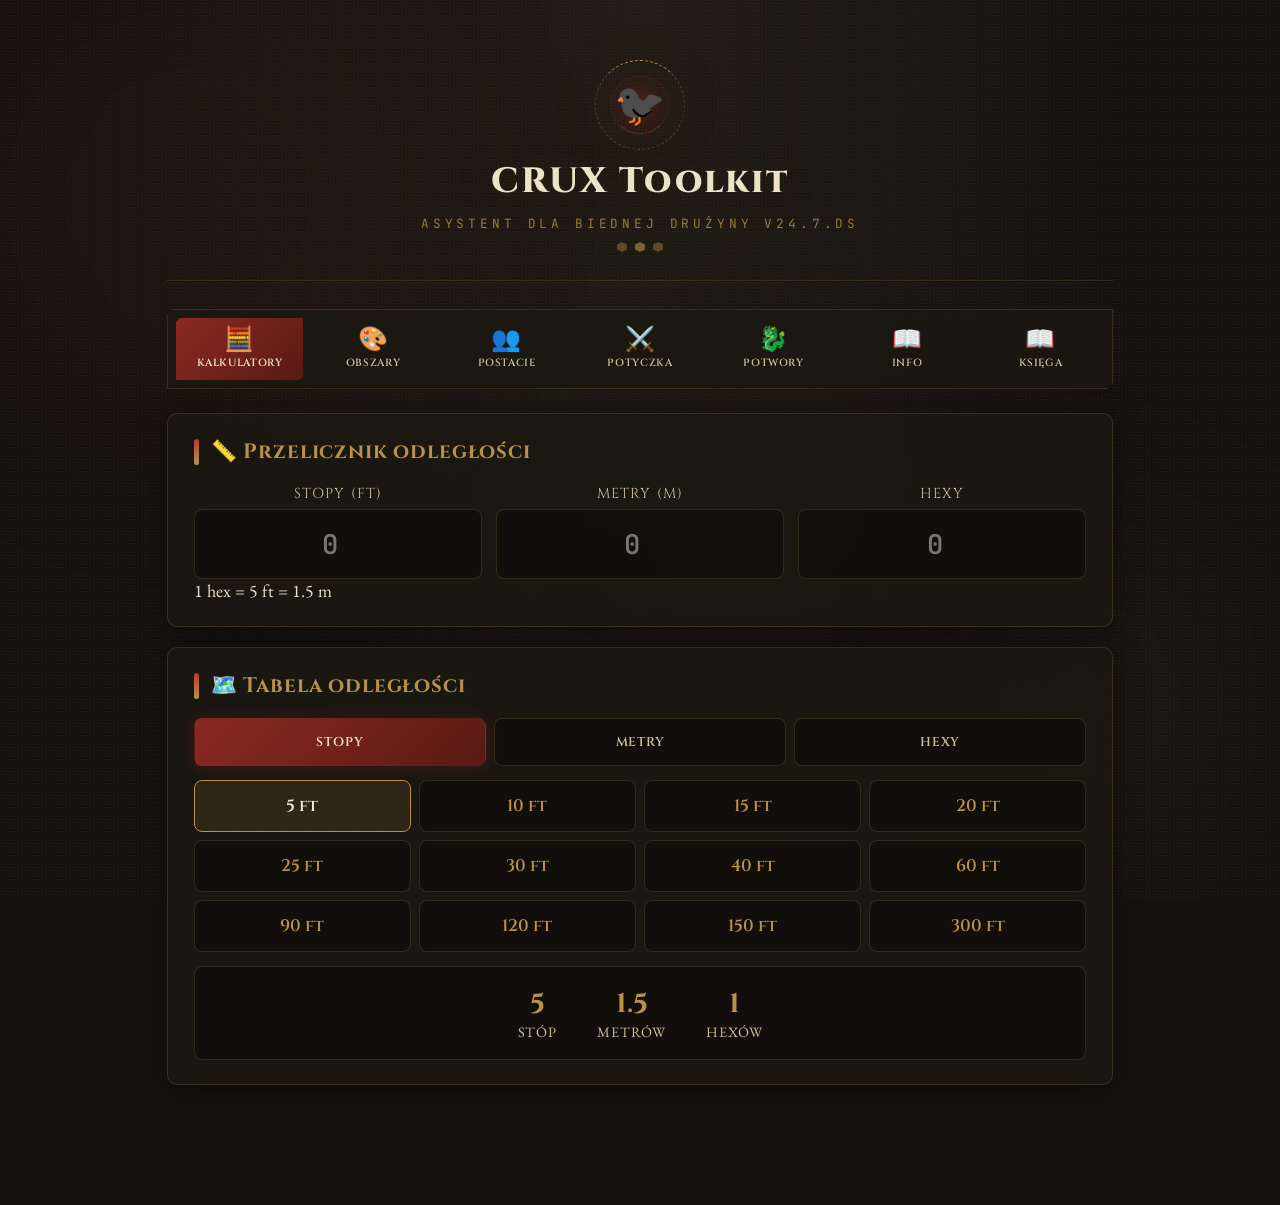
==== index.html @ c57d51ba "Postacie poprawiony nowy wyglad" ====
<!DOCTYPE html>
<html lang="pl">
<head>
<meta charset="UTF-8">
<meta name="viewport" content="width=device-width, initial-scale=1.0, maximum-scale=1.0, user-scalable=no">
<title>⬡ CRUX Toolkit</title>
<link rel="stylesheet" href="css/main.css">
</head>
<body>
<div class="bg-layer">
  <div class="orb orb1"></div>
  <div class="orb orb2"></div>
  <div class="orb orb3"></div>
</div>

<div class="app">
  <!-- ===== HEADER ===== -->
  <header>
    <div class="raven-stage">
      <div class="raven-orbit"></div>
      <div class="raven-orbit orbit-2"></div>
      <div class="raven-glow"></div>
      <div class="raven-feather f1"></div>
      <div class="raven-feather f2"></div>
      <div class="raven-feather f3"></div>
      <div class="raven">🐦‍⬛</div>
    </div>
    <h1>CRUX Toolkit</h1>
    <p class="subtitle"><span class="highlight">ASYSTENT DLA BIEDNEJ DRUŻYNY V24.7.DS</span></p>
    <div class="hex-deco"><span></span><span></span><span></span></div>
  </header>

  <!-- ===== NAWIGACJA ===== -->
<nav class="top-nav">
    <button class="nav-btn active" data-tab="tools">
        <span class="nav-icon">🧮</span>
        <span class="nav-label">Kalkulatory</span>
    </button>
    <button class="nav-btn" data-tab="spells">
        <span class="nav-icon">🎨</span>
        <span class="nav-label">Obszary</span>
    </button>
    <button class="nav-btn" data-tab="players">
        <span class="nav-icon">👥</span>
        <span class="nav-label">Postacie</span>
    </button>
    <button class="nav-btn" data-tab="combat">
        <span class="nav-icon">⚔️</span>
        <span class="nav-label">Potyczka</span>
    </button>
    <button class="nav-btn" data-tab="monsters">
        <span class="nav-icon">🐉</span>
        <span class="nav-label">Potwory</span>
    </button>
    <button class="nav-btn" data-tab="info">
        <span class="nav-icon">📖</span>
        <span class="nav-label">Info</span>
    </button>
    <button class="nav-btn" data-tab="spellbook">
        <span class="nav-icon">📖</span>
        <span class="nav-label">Księga</span>
    </button>
</nav>

  <!-- ===== TAB: KALKULATORY ===== -->
  <section class="tab-section active" data-tab="tools">
    <div class="card">
      <div class="card-title">📏 Przelicznik odległości</div>
      <div class="converter">
        <div class="field"><label>Stopy (ft)</label><input type="number" id="feet" placeholder="0"></div>
        <div class="field"><label>Metry (m)</label><input type="number" id="meters" placeholder="0"></div>
        <div class="field"><label>Hexy</label><input type="number" id="hexes" placeholder="0"></div>
      </div>
      <div class="conv-note">1 hex = 5 ft = 1.5 m</div>
    </div>

    <div class="card">
      <div class="card-title">🗺️ Tabela odległości</div>
      <div class="tabs">
        <button class="active" data-unit="ft">Stopy</button>
        <button data-unit="m">Metry</button>
        <button data-unit="hex">Hexy</button>
      </div>
      <div class="dist-grid" id="distanceGrid"></div>
      <div class="dist-result" id="distanceResult">
        <div class="unit"><div class="val">0</div><div class="lbl">stóp</div></div>
        <div class="sep"></div>
        <div class="unit"><div class="val">0.0</div><div class="lbl">metrów</div></div>
        <div class="sep"></div>
        <div class="unit"><div class="val">0</div><div class="lbl">hexów</div></div>
      </div>
    </div>
  </section>

  <!-- ===== TAB: OBSZARY ===== -->
  <section class="tab-section" data-tab="spells">
    <div class="card">
      <div class="card-title">🔮 Obszary</div>
      <input type="text" class="spell-search" id="spellSearch" placeholder="🔍 Szukaj zaklęcia... (np. Kula Ognia)" autocomplete="off">
      <div id="spellSuggestions" class="spell-suggestions"></div>

      <div class="spell-controls">
        <div class="ctrl-group">
          <label>Kształt</label>
          <select id="shape">
            <option value="sphere">● Sfera</option>
            <option value="cone">▲ Stożek</option>
            <option value="line">━ Linia</option>
            <option value="cube">■ Sześcian</option>
          </select>
        </div>
        <div class="ctrl-group">
          <label>Zasięg (ft)</label>
          <select id="spellSize">
            <option value="5">5</option><option value="10">10</option><option value="15">15</option>
            <option value="20" selected>20</option><option value="30">30</option><option value="60">60</option>
            <option value="90">90</option><option value="120">120</option>
          </select>
        </div>
      </div>
      <div class="spell-controls">
        <div class="ctrl-group">
          <label>Kierunek</label>
          <select id="direction">
            <option value="0">0° (↑)</option><option value="1">30° (↗)</option><option value="2">60° (↗)</option>
            <option value="3">90° (→)</option><option value="4">120° (↘)</option><option value="5">150° (↘)</option>
            <option value="6">180° (↓)</option><option value="7">210° (↙)</option><option value="8">240° (↙)</option>
            <option value="9">270° (←)</option><option value="10">300° (↖)</option><option value="11">330° (↖)</option>
          </select>
        </div>
        <div class="ctrl-group" id="originRow" style="display:none;">
          <label>Punkt startowy</label>
          <select id="cubeOrigin">
            <option value="center">Środek</option>
            <option value="edge">Krawędź</option>
            <option value="corner_l">Lewy róg</option>
            <option value="corner_r">Prawy róg</option>
          </select>
        </div>
      </div>
      <div class="facing-row">
        <label class="toggle-label">Pokaż hexcount</label>
        <label class="toggle"><input type="checkbox" id="showCount" checked><span class="toggle-slider"></span></label>
      </div>
      <div class="canvas-wrapper">
        <div class="canvas-controls">
          <button class="canvas-ctrl-btn" onclick="zoomCanvas('spell',-1)">−</button>
          <span class="canvas-zoom-level" id="spellZoomLevel">100%</span>
          <button class="canvas-ctrl-btn" onclick="zoomCanvas('spell',1)">+</button>
          <button class="canvas-ctrl-btn" onclick="resetCanvas('spell')">↺</button>
        </div>
        <div class="canvas-container" id="spellCanvasContainer"><canvas id="spellCanvas"></canvas></div>
      </div>
    </div>

    <!-- Rozmiar stworzeń -->
    <div class="card">
      <div class="card-title">🐉 Rozmiar stworzeń</div>
      <div class="size-grid">
        <button class="size-btn active" data-size="sm">Mały<span>Small</span></button>
        <button class="size-btn" data-size="med">Średni<span>Medium</span></button>
        <button class="size-btn" data-size="lg">Duży<span>Large</span></button>
        <button class="size-btn" data-size="huge">Ogromny<span>Huge</span></button>
        <button class="size-btn" data-size="garg">Gargantuiczny<span>Gargantuan</span></button>
        <button class="size-btn" data-size="col">Kolosalny<span>Colossal</span></button>
      </div>
      <div class="size-info" id="sizeInfo">1 × 1 hex · Mały (Small)</div>
      <div class="canvas-wrapper">
        <div class="canvas-controls">
          <button class="canvas-ctrl-btn" onclick="zoomCanvas('size',-1)">−</button>
          <span class="canvas-zoom-level" id="sizeZoomLevel">100%</span>
          <button class="canvas-ctrl-btn" onclick="zoomCanvas('size',1)">+</button>
          <button class="canvas-ctrl-btn" onclick="resetCanvas('size')">↺</button>
        </div>
        <div class="canvas-container" id="sizeCanvasContainer"><canvas id="sizeCanvas"></canvas></div>
      </div>
    </div>
  </section>

  <!-- ===== TAB: POSTACIE ===== -->
<section class="tab-section" data-tab="players">
  <div class="card">
    <div class="card-header-row">
      <div class="card-title">👥 Postacie</div>
      <div style="display:flex;gap:8px;flex-wrap:wrap;">
        <button class="btn outline" onclick="importPlayer()">📥 Import</button>
        <button class="btn outline" onclick="exportState()">📤 Eksport</button>
        <button class="btn add-player-btn" onclick="openAddPlayerModal()">➕ Dodaj postać</button>
      </div>
    </div>
    
    <div id="playerTracker" class="player-grid">
      <!-- Tutaj będą renderowane karty postaci -->
    </div>
  </div>
</section>

  <!-- ===== TAB: POTYCZKA ===== -->
  <section class="tab-section" data-tab="combat">
    <div class="card combat-card">
      <div class="card-header-row">
        <div class="card-title">⚔️ Potyczka</div>
        <div class="combat-header-btns">
          <button class="btn outline" onclick="openAddCombatantModal()" title="Dodaj bojownika">➕ Dodaj</button>
          <button class="btn outline" onclick="openAddFromPartyPopup()" title="Dodaj z listy postaci">👥 Z bazy</button>
        </div>
      </div>
      
      <div class="round-badge" id="roundBadge">— Runda 1 —</div>
      
      <div id="combatStats" class="combat-stats"></div>
      <div class="init-list" id="initList"></div>

      <div class="turn-btn" id="turnBtns" style="display:none;">
        <button class="btn" onclick="nextTurn()">▶ Następna tura</button>
        <button class="btn" onclick="openAttackPopup()" title="Atak z wyborem celu">⚔️ Atak</button>
        <button class="btn outline" onclick="openDice()" title="Rzut kośćmi">🎲 Kości</button>
        <button class="btn outline" onclick="openTimerPopup()" title="Efekty czasowe">⏱️ Timer</button>
        <button class="btn danger" onclick="resetInit()" title="Wyczyść potyczkę">✕ Reset</button>
      </div>

      <div class="focus-fire">
        <div class="ff-header">
          <div class="ff-title">🎯 Przebieg rundy</div>
          <span class="ff-reset" onclick="resetFocusFire()" title="Wyczyść log rundy">✕ Wyczyść</span>
        </div>
        <div id="focusFireList">
          <div style="color:var(--muted);font-size:.6rem;text-align:center;padding:3px;">Brak akcji w tej rundzie</div>
        </div>
      </div>
    </div>
  </section>

<!-- ===== TAB: POTWORY ===== -->
<section class="tab-section" data-tab="monsters">
  <div class="card">
    <div class="card-header-row">
      <div class="card-title">🐉 Bestiariusz</div>
    </div>
    
    <div class="monster-filters">
        <button class="monster-filter-btn active" data-cr="all" onclick="filterMonsters('all')">🌐 Wszystkie</button>
        <button class="monster-filter-btn" data-cr="0-4" onclick="filterMonsters('0-4')">🟢 CR 0-4</button>
        <button class="monster-filter-btn" data-cr="5-8" onclick="filterMonsters('5-8')">🟡 CR 5-8</button>
        <button class="monster-filter-btn" data-cr="9-12" onclick="filterMonsters('9-12')">🟠 CR 9-12</button>
        <button class="monster-filter-btn" data-cr="13-16" onclick="filterMonsters('13-16')">🔴 CR 13-16</button>
        <button class="monster-filter-btn" data-cr="17-30" onclick="filterMonsters('17-30')">💀 CR 17+</button>
    </div>
    
    <input type="text" class="spell-search" id="monsterSearch" placeholder="🔍 Szukaj potwora...">
    <div class="monster-grid" id="monsterGrid"></div>
  </div>
</section>

  <!-- ===== TAB: INFO ===== -->
  <section class="tab-section" data-tab="info">
    <div class="card">
      <div class="card-title">📖 Informacje z podręcznika</div>
      <div class="info-tabs-wrapper">
    <button class="info-hamburger" onclick="toggleInfoMenu()">☰ Zakładki</button>
    <div class="info-tabs" id="infoTabs">
        <button class="info-tab-btn active" data-info="states">Stany</button>
        <button class="info-tab-btn" data-info="actions">Akcje</button>
        <button class="info-tab-btn" data-info="move">Ruch</button>
        <button class="info-tab-btn" data-info="rest">Odpoczynek</button>
        <button class="info-tab-btn" data-info="vision">Widoczność</button>
        <button class="info-tab-btn" data-info="fall">Spadanie</button>
        <button class="info-tab-btn" data-info="conc">Koncentracja</button>
        <button class="info-tab-btn" data-info="travel">Podróż</button>
    </div>
</div>

      <div class="info-content active" data-info="states">
        <div class="info-list" id="statesInfoList"></div>
      </div>

      <div class="info-content" data-info="actions">
        <div class="info-list">
          <div class="info-item"><div class="info-item-header"><span class="info-icon">⚔️</span><span class="info-title">Atak (Attack)</span></div><div class="info-desc">Wykonaj jeden atak wręcz lub dystansowy. Niektóre zdolności (np. Extra Attack) pozwalają na więcej ataków w ramach tej akcji.</div></div>
          <div class="info-item"><div class="info-item-header"><span class="info-icon">🔮</span><span class="info-title">Rzucenie czaru (Cast a Spell)</span></div><div class="info-desc">Rzuć czar z czasem rzucania 1 akcja. Komponenty: <strong>V</strong> (werbalne), <strong>S</strong> (somatyczne), <strong>M</strong> (materialne).</div></div>
          <div class="info-item"><div class="info-item-header"><span class="info-icon">🏃</span><span class="info-title">Zryw (Dash)</span></div><div class="info-desc">Zyskujesz dodatkowy ruch w tej turze równy twojej prędkości.</div></div>
          <div class="info-item"><div class="info-item-header"><span class="info-icon">💨</span><span class="info-title">Wycofanie (Disengage)</span></div><div class="info-desc">Twój ruch nie prowokuje okazyjnych ataków w tej turze.</div></div>
          <div class="info-item"><div class="info-item-header"><span class="info-icon">🛡️</span><span class="info-title">Unik (Dodge)</span></div><div class="info-desc">Ataki przeciwko tobie mają utrudnienie, twoje rzuty obronne na Zręczność mają przewagę.</div></div>
          <div class="info-item"><div class="info-item-header"><span class="info-icon">🤝</span><span class="info-title">Pomoc (Help)</span></div><div class="info-desc">Pierwszy atak sojusznika przeciwko celowi w zasięgu 5 ft ma przewagę.</div></div>
          <div class="info-item"><div class="info-item-header"><span class="info-icon">👻</span><span class="info-title">Ukrycie (Hide)</span></div><div class="info-desc">Test Zręczności (Skradanie) przeciwko Pasywnej Percepcji wrogów.</div></div>
          <div class="info-item"><div class="info-item-header"><span class="info-icon">⏳</span><span class="info-title">Przygotowanie (Ready)</span></div><div class="info-desc">Wybierz akcję i wyzwalacz. Użyj reakcji gdy wyzwalacz nastąpi.</div></div>
          <div class="info-item"><div class="info-item-header"><span class="info-icon">🔍</span><span class="info-title">Szukanie (Search)</span></div><div class="info-desc">Test Mądrości (Percepcja) lub Inteligencji (Śledztwo).</div></div>
          <div class="info-item"><div class="info-item-header"><span class="info-icon">🔧</span><span class="info-title">Użycie przedmiotu</span></div><div class="info-desc">Użyj przedmiotu (np. mikstury, narzędzia złodziejskiego).</div></div>
        </div>
      </div>

      <div class="info-content" data-info="move">
        <div class="info-list">
          <div class="info-item"><div class="info-item-header"><span class="info-icon">🚶</span><span class="info-title">Prędkość ruchu</span></div><div class="info-desc">Większość postaci: <strong>30 ft (9 m)</strong>. Małe rasy: <strong>25 ft (7.5 m)</strong>.</div></div>
          <div class="info-item"><div class="info-item-header"><span class="info-icon">🌿</span><span class="info-title">Trudny teren</span></div><div class="info-desc">Każdy foot ruchu na trudnym terenie kosztuje <strong>2x</strong>.</div></div>
          <div class="info-item"><div class="info-item-header"><span class="info-icon">🤼</span><span class="info-title">Chwytanie (Grapple)</span></div><div class="info-desc">Test Siły (Atletyka) vs cel. Cel ma prędkość 0.</div></div>
          <div class="info-item"><div class="info-item-header"><span class="info-icon">👊</span><span class="info-title">Popchnięcie (Shove)</span></div><div class="info-desc">Możesz powalić cel LUB popchnąć 5 ft od siebie.</div></div>
          <div class="info-item"><div class="info-item-header"><span class="info-icon">⚡</span><span class="info-title">Okazyjny atak</span></div><div class="info-desc">Gdy wróg wychodzi z twojego zasięgu – reakcja: jeden atak wręcz.</div></div>
          <div class="info-item"><div class="info-item-header"><span class="info-icon">🐎</span><span class="info-title">Wsiadanie na wierzchowca</span></div><div class="info-desc">Kosztuje połowę prędkości.</div></div>
          <div class="info-item"><div class="info-item-header"><span class="info-icon">🏊</span><span class="info-title">Pływanie i wspinaczka</span></div><div class="info-desc">Bez odpowiedniej prędkości – koszt 2x (jak trudny teren).</div></div>
          <div class="info-item"><div class="info-item-header"><span class="info-icon">🎁</span><span class="info-title">Darmowa interakcja</span></div><div class="info-desc">Raz na turę: wyciągnąć/schować broń, otworzyć drzwi, podnieść przedmiot.</div></div>
        </div>
      </div>

      <div class="info-content" data-info="rest">
        <div class="info-list">
          <div class="info-item"><div class="info-item-header"><span class="info-icon">☕</span><span class="info-title">Krótki odpoczynek</span></div><div class="info-desc"><strong>Czas:</strong> min. 1 godzina. <strong>Korzyści:</strong> wydaj Hit Dice aby odzyskać HP; niektóre zdolności się odnawiają.</div></div>
          <div class="info-item"><div class="info-item-header"><span class="info-icon">🛏️</span><span class="info-title">Długi odpoczynek</span></div><div class="info-desc"><strong>Czas:</strong> min. 8h (6h snu + 2h lekkiej aktywności). <strong>Korzyści:</strong> pełne HP, połowa slotów czarów, wszystkie zdolności.</div></div>
          <div class="info-item"><div class="info-item-header"><span class="info-icon">⚠️</span><span class="info-title">Wariant: Gritty Realism</span></div><div class="info-desc">Krótki: <strong>7 dni</strong>. Długi: <strong>7 dni</strong>. Idealne do survivalu.</div></div>
          <div class="info-item"><div class="info-item-header"><span class="info-icon">💤</span><span class="info-title">Wariant: Heroic</span></div><div class="info-desc">Krótki: <strong>5 minut</strong>. Długi: <strong>1 godzina</strong>. Do szybkich, epickich kampanii.</div></div>
        </div>
      </div>

      <div class="info-content" data-info="vision">
        <div class="info-list">
          <div class="info-item"><div class="info-item-header"><span class="info-icon">☀️</span><span class="info-title">Jasne światło</span></div><div class="info-desc">Normalna percepcja: światło dzienne, pochodnia 20 ft, spell Light.</div></div>
          <div class="info-item"><div class="info-item-header"><span class="info-icon">🌤️</span><span class="info-title">Słabe światło</span></div><div class="info-desc">Tworzy <strong>lekko zasłonięty</strong> teren – utrudnienie w testach Percepcji (wzrok).</div></div>
          <div class="info-item"><div class="info-item-header"><span class="info-icon">🌑</span><span class="info-title">Ciemność</span></div><div class="info-desc"><strong>Silnie zasłonięty</strong> teren – efektywnie oślepiony bez Darkvision.</div></div>
          <div class="info-item"><div class="info-item-header"><span class="info-icon">👁️</span><span class="info-title">Darkvision</span></div><div class="info-desc">Widzisz w ciemności (zwykle 60 ft) jak w słabym świetle. Nie działa przez magiczną ciemność.</div></div>
          <div class="info-item"><div class="info-item-header"><span class="info-icon">🔥</span><span class="info-title">Zasięg światła pochodni</span></div><div class="info-desc">Jasne: <strong>20 ft</strong>. Słabe: kolejne 20 ft (do 40 ft).</div></div>
        </div>
      </div>

      <div class="info-content" data-info="fall">
        <div class="info-list">
          <div class="info-item"><div class="info-item-header"><span class="info-icon">💥</span><span class="info-title">Obrażenia od upadku</span></div><div class="info-desc"><strong>1k6</strong> obrażeń obuchowych za każde 10 ft spadku (max 20k6). Lądujesz leżący.</div></div>
          <div class="info-item"><div class="info-item-header"><span class="info-icon">⏱️</span><span class="info-title">Czas spadania</span></div><div class="info-desc">500 ft w pierwszej rundzie, 500 ft w każdej kolejnej.</div></div>
          <div class="info-item"><div class="info-item-header"><span class="info-icon">🪂</span><span class="info-title">Lądowanie na stworzeniu</span></div><div class="info-desc">Test Zręczności (DC 10) aby nie wylądować na nim. Inaczej dzielisz obrażenia.</div></div>
          <div class="info-item"><div class="info-item-header"><span class="info-icon">🏊</span><span class="info-title">Spadanie do wody</span></div><div class="info-desc">Głębokość min. 10 ft: test Siły/Akrobatyki DC 15. DC -2 za każde 10 ft głębi.</div></div>
          <div class="info-item"><div class="info-item-header"><span class="info-icon">🪶</span><span class="info-title">Feather Fall</span></div><div class="info-desc">Czar 1 poziomu, reakcja, 60 ft, do 5 stworzeń. Prędkość spadania = 60 ft/rundę.</div></div>
          <div class="info-item"><div class="info-item-header"><span class="info-icon">🧗</span><span class="info-title">Skoki</span></div><div class="info-desc">Daleki: Siła × 5 ft (z rozbiegiem × 10 ft). Wysoki: 3 + mod. Siły ft.</div></div>
        </div>
      </div>

      <div class="info-content" data-info="conc">
        <div class="info-list">
          <div class="info-item"><div class="info-item-header"><span class="info-icon">🎯</span><span class="info-title">Zasady koncentracji</span></div><div class="info-desc">Utrzymujesz koncentrację tylko na <strong>jednym czaru naraz</strong>.</div></div>
          <div class="info-item"><div class="info-item-header"><span class="info-icon">💥</span><span class="info-title">Utrata od obrażeń</span></div><div class="info-desc">Rzut obronny KON: <strong>DC = 10 lub połowa obrażeń</strong> (co wyższe).</div></div>
          <div class="info-item"><div class="info-item-header"><span class="info-icon">⚡</span><span class="info-title">Inne źródła utraty</span></div><div class="info-desc"><strong>Incapacitated</strong>, <strong>Stunned</strong>, zabity (0 HP).</div></div>
          <div class="info-item"><div class="info-item-header"><span class="info-icon">🛡️</span><span class="info-title">War Caster (feat)</span></div><div class="info-desc"><strong>Przewaga</strong> na rzuty obronne KON dla koncentracji.</div></div>
          <div class="info-item"><div class="info-item-header"><span class="info-icon">🔮</span><span class="info-title">Resilient (KON)</span></div><div class="info-desc">Biegłość w rzutach obronnych na KON + 1 do KON.</div></div>
        </div>
      </div>

      <div class="info-content" data-info="travel">
        <div class="info-list">
          <div class="info-item"><div class="info-item-header"><span class="info-icon">🚶</span><span class="info-title">Tempo podróży</span></div><div class="info-desc">Szybkie: <strong>4 mph</strong> (-5 do Pasywnej Percepcji). Normalne: <strong>3 mph</strong>. Wolne: <strong>2 mph</strong> (Skradanie możliwe).</div></div>
          <div class="info-item"><div class="info-item-header"><span class="info-icon">🗺️</span><span class="info-title">Dystans dzienny</span></div><div class="info-desc">Szybkie: 30 mil. Normalne: 24 mile. Wolne: 18 mil. W trudnym terenie: połowa.</div></div>
          <div class="info-item"><div class="info-item-header"><span class="info-icon">🎒</span><span class="info-title">Aktywności podczas podróży</span></div><div class="info-desc">Maszerowanie, Nawigacja, Śledzenie, Poszukiwanie, Rysowanie mapy, Foraging.</div></div>
          <div class="info-item"><div class="info-item-header"><span class="info-icon">🍞</span><span class="info-title">Jedzenie i woda</span></div><div class="info-desc">Jedzenie: 1 funt/dzień. Woda: 1 galon/dzień (2x w gorącym klimacie).</div></div>
          <div class="info-item"><div class="info-item-header"><span class="info-icon">🥱</span><span class="info-title">Forced March</span></div><div class="info-desc">Podróż powyżej 8h/dzień: test KON (DC 10 +1 za każdą dodatkową godzinę).</div></div>
          <div class="info-item"><div class="info-item-header"><span class="info-icon">🏕️</span><span class="info-title">Niespodzianki</span></div><div class="info-desc">GM rzuca co X godzin (zwykle 4-6h) aby sprawdzić losowe spotkanie.</div></div>
        </div>
      </div>
    </div>
  </section>

  <!-- ===== TAB: KSIĘGA ZAKLĘĆ ===== -->
  <section class="tab-section" data-tab="spellbook">
    <div class="card">
      <div class="card-title">📖 Księga zaklęć</div>
      <div class="spellbook-controls">
        <input type="text" class="spell-search" id="spellbookSearch" placeholder="🔍 Szukaj zaklęcia...">
        <div style="display:grid;grid-template-columns:1fr 1fr;gap:8px;margin-top:8px;">
          <select id="spellbookLevel">
            <option value="all">Wszystkie poziomy</option>
            <option value="0">Cantrip</option>
            <option value="1">1</option><option value="2">2</option><option value="3">3</option>
            <option value="4">4</option><option value="5">5</option><option value="6">6</option>
            <option value="7">7</option><option value="8">8</option><option value="9">9</option>
          </select>
          <select id="spellbookSchool">
            <option value="all">Wszystkie szkoły</option>
            <option value="Wywoływanie">🔥 Wywoływanie</option>
            <option value="Przywoływanie">📯 Przywoływanie</option>
            <option value="Wieszczenie">🔮 Wieszczenie</option>
            <option value="Nekromancja">💀 Nekromancja</option>
            <option value="Uroki">✨ Uroki</option>
            <option value="Iluzja">🎭 Iluzja</option>
            <option value="Ochrona">🛡️ Ochrona</option>
            <option value="Przemiany">🌀 Przemiany</option>
          </select>
        </div>
        <div style="display:grid;grid-template-columns:1fr 1fr;gap:8px;margin-top:8px;">
          <select id="spellbookClass">
            <option value="all">Wszystkie klasy</option>
            <option value="Czarodziej">🧙 Czarodziej</option>
            <option value="Czarownik">🔥 Czarownik</option>
            <option value="Mag">📖 Mag</option>
            <option value="Kapłan">⛪ Kapłan</option>
            <option value="Druid">🌿 Druid</option>
            <option value="Bard">🎵 Bard</option>
            <option value="Paladyn">⚔️ Paladyn</option>
            <option value="Łowca">🏹 Łowca</option>
            <option value="Łotrzyk">🗡️ Łotrzyk</option>
          </select>
          <select id="spellbookSort">
            <option value="level">📊 Sortuj: Poziom → Alfabetycznie</option>
            <option value="name">🔤 Sortuj: Alfabetycznie</option>
          </select>
        </div>
      </div>
      <div class="spellbook-list" id="spellbookList"></div>
    </div>
  </section>

  <!-- ===== BOTTOM NAV ===== -->
  <nav class="bottom-nav">
    <button class="bottom-nav-btn active" data-tab="tools"><span class="bottom-nav-icon">🧮</span><span class="bottom-nav-label">Kalkulatory</span></button>
    <button class="bottom-nav-btn" data-tab="spells"><span class="bottom-nav-icon">🎨</span><span class="bottom-nav-label">Obszary</span></button>
    <button class="bottom-nav-btn" data-tab="players"><span class="bottom-nav-icon">👥</span><span class="bottom-nav-label">Postacie</span></button>
    <button class="bottom-nav-btn" data-tab="combat"><span class="bottom-nav-icon">⚔️</span><span class="bottom-nav-label">Potyczka</span></button>
    <button class="bottom-nav-btn" data-tab="monsters"><span class="bottom-nav-icon">🐉</span><span class="bottom-nav-label">Potwory</span></button>
    <button class="bottom-nav-btn" data-tab="info"><span class="bottom-nav-icon">📖</span><span class="bottom-nav-label">Info</span></button>
    <button class="bottom-nav-btn" data-tab="spellbook"><span class="bottom-nav-icon">📖</span><span class="bottom-nav-label">Księga</span></button>
  </nav>
</div>

<!-- ===== MODAL: PROSTE DODAWANIE POSTACI ===== -->
<div class="popup-overlay" id="addPlayerPopup" style="display:none;">
  <div class="popup-content add-player-simple">
    <div class="popup-title">➕ Nowa postać</div>
    
    <div class="avatar-section">
      <div class="avatar-preview" id="avatarPreview">🧙</div>
      <div class="avatar-grid" id="avatarGrid"></div>
      <input type="text" id="avatarUrl" class="avatar-url-input" placeholder="lub URL obrazka (opcjonalnie)">
    </div>
    
    <input type="text" id="pNameSimple" class="modal-input" placeholder="Imię postaci *" required>
    
    <div class="modal-row">
      <input type="number" id="pHpSimple" class="modal-input" placeholder="HP (max) *" min="1" value="10">
      <input type="number" id="pAcSimple" class="modal-input" placeholder="KP (AC) *" min="1" value="10">
    </div>
    
    <div class="modal-row">
      <select id="pRoleSimple" class="modal-input">
        <option value="Gracz">🧙 Gracz</option>
        <option value="Companion">🐾 Companion</option>
        <option value="Wróg">⚔️ Wróg</option>
        <option value="NPC">📜 NPC</option>
      </select>
      <input type="text" id="pClassSimple" class="modal-input" placeholder="Klasa (np. Wojownik)">
    </div>
    
    <div class="modal-actions">
      <button class="btn" onclick="confirmSimpleAdd()">✓ Dodaj</button>
      <button class="btn outline" onclick="closeAddPlayerModal()">Anuluj</button>
    </div>
    
    <div style="margin-top:12px;text-align:center;font-size:0.65rem;color:var(--ink-faint);font-family:var(--font-cinzel);letter-spacing:0.04em;">
  Po dodaniu kliknij kartę postaci, aby edytować szczegóły
</div>
  </div>
</div>

<!-- ===== MODAL: ZAAWANSOWANA EDYCJA POSTACI ===== -->
<div class="popup-overlay" id="editPlayerPopup" style="display:none;">
  <div class="popup-content edit-player-popup">
    <div class="popup-title">
      <span id="editPlayerTitle">✎ Edytuj postać</span>
      <span style="font-size:0.7rem;color:var(--parchment-dim);font-weight:400;margin-left:auto;" id="editPlayerName"></span>
    </div>
    
    <div class="edit-tabs">
      <button class="edit-tab active" data-tab="basic">📋 Podstawowe</button>
      <button class="edit-tab" data-tab="attributes">💪 Atrybuty</button>
      <button class="edit-tab" data-tab="combat">⚔️ Walka</button>
      <button class="edit-tab" data-tab="skills">🎯 Umiejętności</button>
      <button class="edit-tab" data-tab="equipment">🎒 Ekwipunek</button>
      <button class="edit-tab" data-tab="personality">🎭 Osobowość</button>
    </div>
    
    <div id="editFormContainer" style="max-height:60vh;overflow-y:auto;padding-right:10px;">
      
      <!-- BASIC -->
      <div class="edit-tab-content active" data-tab="basic">
        <div class="form-section">
          <h3 class="form-section-title">📋 Podstawowe informacje</h3>
          <div class="form-grid-2">
            <div class="form-group">
              <label>Imię postaci *</label>
              <input type="text" id="eName" placeholder="np. Kaelen Ashvane">
            </div>
            <div class="form-group">
              <label>Rola</label>
              <select id="eRole">
                <option value="Gracz">🧙 Gracz</option>
                <option value="Companion">🐾 Companion</option>
                <option value="Wróg">⚔️ Wróg</option>
                <option value="NPC">📜 NPC</option>
              </select>
            </div>
            <div class="form-group">
              <label>Rasa</label>
              <input type="text" id="eRace" placeholder="np. Człowiek, Elf">
            </div>
            <div class="form-group">
              <label>Klasa</label>
              <select id="eClass" style="appearance:auto;width:100%;padding:12px 14px;min-height:48px;border:2px solid var(--hairline);background:rgba(0,0,0,0.3);color:var(--parchment);font-family:var(--font-garamond);font-size:0.95rem;">
                <option value="">— Wybierz klasę —</option>
                <option value="Wojownik">⚔️ Wojownik</option>
                <option value="Czarodziej">🔮 Czarodziej</option>
                <option value="Łotrzyk">🗡️ Łotrzyk</option>
                <option value="Kapłan">🛡️ Kapłan</option>
                <option value="Paladyn">⚔️ Paladyn</option>
                <option value="Łowca">🏹 Łowca</option>
                <option value="Bard">🎵 Bard</option>
                <option value="Czarownik">🔥 Czarownik</option>
                <option value="Mag">📖 Mag</option>
                <option value="Druid">🌿 Druid</option>
                <option value="Mnich">👊 Mnich</option>
                <option value="Zaklinacz">🌀 Zaklinacz</option>
                <option value="inna">✏️ Inna (wpisz poniżej)</option>
              </select>
              <input type="text" id="eClassOther" placeholder="Wpisz nazwę własnej klasy" style="display:none;margin-top:6px;padding:12px 14px;min-height:48px;border:2px solid var(--hairline);background:rgba(0,0,0,0.3);color:var(--parchment);font-family:var(--font-garamond);font-size:0.95rem;width:100%;">
            </div>
            <div class="form-group">
              <label>Poziom</label>
              <input type="number" id="eLevel" min="1" max="20" value="1">
            </div>
            <div class="form-group">
              <label>Tło (Background)</label>
              <input type="text" id="eBackground" placeholder="np. Szlachcic, Żołnierz">
            </div>
            <div class="form-group">
              <label>Światopogląd</label>
              <select id="eAlignment">
                <option value="Praworządny Dobry">Praworządny Dobry</option>
                <option value="Neutralny Dobry">Neutralny Dobry</option>
                <option value="Chaotyczny Dobry">Chaotyczny Dobry</option>
                <option value="Praworządny Neutralny">Praworządny Neutralny</option>
                <option value="Neutralny" selected>Neutralny</option>
                <option value="Chaotyczny Neutralny">Chaotyczny Neutralny</option>
                <option value="Praworządny Zły">Praworządny Zły</option>
                <option value="Neutralny Zły">Neutralny Zły</option>
                <option value="Chaotyczny Zły">Chaotyczny Zły</option>
              </select>
            </div>
            <div class="form-group">
              <label>Awatar</label>
              <div class="avatar-section" style="margin-top:0;">
                <div class="avatar-preview" id="eAvatarPreview">🧙</div>
                <div class="avatar-grid" id="eAvatarGrid"></div>
                <input type="text" id="eAvatarUrl" class="avatar-url-input" placeholder="lub URL obrazka">
              </div>
            </div>
          </div>
        </div>
      </div>
      
      <!-- ATTRIBUTES -->
      <div class="edit-tab-content" data-tab="attributes">
        <div class="form-section">
          <h3 class="form-section-title">💪 Atrybuty</h3>
          <div class="form-grid-3">
            <div class="form-group"><label>Siła (STR)</label><input type="number" id="eStr" min="1" max="30" value="10"></div>
            <div class="form-group"><label>Zręczność (DEX)</label><input type="number" id="eDex" min="1" max="30" value="10"></div>
            <div class="form-group"><label>Kondycja (CON)</label><input type="number" id="eCon" min="1" max="30" value="10"></div>
            <div class="form-group"><label>Inteligencja (INT)</label><input type="number" id="eInt" min="1" max="30" value="10"></div>
            <div class="form-group"><label>Mądrość (WIS)</label><input type="number" id="eWis" min="1" max="30" value="10"></div>
            <div class="form-group"><label>Charyzma (CHA)</label><input type="number" id="eCha" min="1" max="30" value="10"></div>
          </div>
        </div>
      </div>
      
      <!-- COMBAT -->
      <div class="edit-tab-content" data-tab="combat">
        <div class="form-section">
          <h3 class="form-section-title">⚔️ Statystyki bojowe</h3>
          <div class="form-grid-3">
            <div class="form-group"><label>HP (aktualne)</label><input type="number" id="eHP" min="0" value="10"></div>
            <div class="form-group"><label>Max HP</label><input type="number" id="eMaxHP" min="1" value="10"></div>
            <div class="form-group"><label>Tymczasowe HP</label><input type="number" id="eTempHP" min="0" value="0"></div>
            <div class="form-group"><label>Klasa Pancerza (AC)</label><input type="number" id="eAC" min="1" value="10"></div>
            <div class="form-group"><label>Prędkość (ft)</label><input type="number" id="eSpeed" min="1" value="30"></div>
            <div class="form-group"><label>Pasywna Percepcja</label><input type="number" id="ePassivePerception" min="1" value="10"></div>
          </div>
        </div>
      </div>
      
      <!-- SKILLS -->
      <div class="edit-tab-content" data-tab="skills">
        <div class="form-section">
          <h3 class="form-section-title">🛡️ Rzuty obronne</h3>
          <div class="checkbox-group">
            <label><input type="checkbox" class="e-saving-throw" data-stat="str"> Siła</label>
            <label><input type="checkbox" class="e-saving-throw" data-stat="dex"> Zręczność</label>
            <label><input type="checkbox" class="e-saving-throw" data-stat="con"> Kondycja</label>
            <label><input type="checkbox" class="e-saving-throw" data-stat="int"> Inteligencja</label>
            <label><input type="checkbox" class="e-saving-throw" data-stat="wis"> Mądrość</label>
            <label><input type="checkbox" class="e-saving-throw" data-stat="cha"> Charyzma</label>
          </div>
        </div>
        
        <div class="form-section">
          <h3 class="form-section-title">🎯 Biegłości (umiejętności)</h3>
          <div class="checkbox-group">
            <label><input type="checkbox" class="e-skill" data-skill="Akrobatyka"> Akrobatyka</label>
            <label><input type="checkbox" class="e-skill" data-skill="Atletyka"> Atletyka</label>
            <label><input type="checkbox" class="e-skill" data-skill="Historia"> Historia</label>
            <label><input type="checkbox" class="e-skill" data-skill="Medycyna"> Medycyna</label>
            <label><input type="checkbox" class="e-skill" data-skill="Percepcja"> Percepcja</label>
            <label><input type="checkbox" class="e-skill" data-skill="Perswazja"> Perswazja</label>
            <label><input type="checkbox" class="e-skill" data-skill="Oszustwo"> Oszustwo</label>
            <label><input type="checkbox" class="e-skill" data-skill="Wyczucie"> Wyczucie</label>
            <label><input type="checkbox" class="e-skill" data-skill="Zastraszanie"> Zastraszanie</label>
            <label><input type="checkbox" class="e-skill" data-skill="Dochodzenie"> Dochodzenie</label>
            <label><input type="checkbox" class="e-skill" data-skill="Przyroda"> Przyroda</label>
            <label><input type="checkbox" class="e-skill" data-skill="Religia"> Religia</label>
            <label><input type="checkbox" class="e-skill" data-skill="Skradanie"> Skradanie</label>
            <label><input type="checkbox" class="e-skill" data-skill="Zręczne palce"> Zręczne palce</label>
            <label><input type="checkbox" class="e-skill" data-skill="Przetrwanie"> Przetrwanie</label>
            <label><input type="checkbox" class="e-skill" data-skill="Wiedza tajemna"> Wiedza tajemna</label>
            <label><input type="checkbox" class="e-skill" data-skill="Występy"> Występy</label>
            <label><input type="checkbox" class="e-skill" data-skill="Obchodzenie ze zwierzętami"> Obchodzenie ze zwierzętami</label>
          </div>
        </div>
        
        <div class="form-section">
          <h3 class="form-section-title">📜 Inne biegłości</h3>
          <div class="form-group">
            <label>Biegłości (oddziel przecinkami)</label>
            <input type="text" id="eOtherProfs" placeholder="np. Zbroje ciężkie, Broń wojskowa, Narzędzia złodziejskie">
          </div>
          <div class="form-group">
            <label>Języki</label>
            <input type="text" id="eLanguages" placeholder="np. Wspólny, Elfi, Draconic">
          </div>
        </div>
      </div>
      
      <!-- EQUIPMENT -->
      <div class="edit-tab-content" data-tab="equipment">
        <div class="form-section">
          <h3 class="form-section-title">🎒 Ekwipunek</h3>
          <div class="form-group">
            <label>Broń</label>
            <textarea id="eWeapons" rows="2" placeholder="np. Długi miecz +1, Łuk krótki"></textarea>
          </div>
          <div class="form-group">
            <label>Zbroja</label>
            <textarea id="eArmor" rows="2" placeholder="np. Kolczuga, Tarcza"></textarea>
          </div>
          <div class="form-group">
            <label>Przedmioty</label>
            <textarea id="eItems" rows="3" placeholder="np. Lina (50 ft), Pochodnie (5), Racje żywności (10)"></textarea>
          </div>
          <div class="form-group">
            <label>Złoto (sztuki złota)</label>
            <input type="number" id="eGold" min="0" value="0">
          </div>
        </div>
        
        <div class="form-section">
          <h3 class="form-section-title">⚡ Cechy i zdolności</h3>
          <div class="form-group">
            <label>Cechy (jedna na linię)</label>
            <textarea id="eFeatures" rows="4" placeholder="np. Drugi oddech: Raz na krótki odpoczynek...&#10;Przypływ akcji: Dodatkowa akcja..."></textarea>
          </div>
        </div>
        
        <div class="form-section">
          <h3 class="form-section-title">🔮 Zaklęcia</h3>
          <div class="form-group">
            <label>Znane zaklęcia (jedno na linię)</label>
            <textarea id="eSpells" rows="4" placeholder="np. Ognista kula&#10;Tarcza&#10;Niewidzialność"></textarea>
          </div>
        </div>
      </div>
      
      <!-- PERSONALITY -->
      <div class="edit-tab-content" data-tab="personality">
        <div class="form-section">
          <h3 class="form-section-title">🎭 Osobowość</h3>
          <div class="form-group">
            <label>Cecha charakteru</label>
            <textarea id="ePersonalityTrait" rows="2" placeholder="np. Zawsze pomagam potrzebującym"></textarea>
          </div>
          <div class="form-group">
            <label>Ideał</label>
            <textarea id="ePersonalityIdeal" rows="2" placeholder="np. Wolność - nikt nie powinien być niewolnikiem"></textarea>
          </div>
          <div class="form-group">
            <label>Więź</label>
            <textarea id="ePersonalityBond" rows="2" placeholder="np. Moja rodzina została zabita przez kultystów"></textarea>
          </div>
          <div class="form-group">
            <label>Wada</label>
            <textarea id="ePersonalityFlaw" rows="2" placeholder="np. Mam problem z zaufaniem obcym"></textarea>
          </div>
        </div>
        
        <div class="form-section">
          <h3 class="form-section-title">📖 Historia</h3>
          <div class="form-group">
            <label>Backstory</label>
            <textarea id="eBackstory" rows="4" placeholder="Opisz historię swojej postaci..."></textarea>
          </div>
        </div>
      </div>
      
    </div>
    
    <div style="display:flex;gap:10px;margin-top:20px;padding-top:20px;border-top:1px solid var(--line);">
      <button class="btn" onclick="confirmEditPlayer()" style="flex:1;">✓ Zapisz zmiany</button>
      <button class="btn outline" onclick="closeEditPlayerModal()" style="flex:1;">Anuluj</button>
    </div>
  </div>
</div>

<!-- ===== MODAL: DODAWANIE BOJOWNIKA ===== -->
<div class="popup-overlay" id="addCombatantPopup" style="display:none;">
  <div class="popup-content add-combatant-popup">
    <div class="popup-title">⚔️ Nowy bojownik</div>
    <div class="avatar-section">
      <div class="avatar-preview" id="combatantAvatarPreview">⚔️</div>
      <div class="avatar-grid" id="combatantAvatarGrid">
        <button class="avatar-btn active" data-avatar="⚔️">⚔️</button>
        <button class="avatar-btn" data-avatar="🗡️">🗡️</button>
        <button class="avatar-btn" data-avatar="🏹">🏹</button>
        <button class="avatar-btn" data-avatar="🐺">🐺</button>
        <button class="avatar-btn" data-avatar="🐉">🐉</button>
        <button class="avatar-btn" data-avatar="👹">👹</button>
        <button class="avatar-btn" data-avatar="💀">💀</button>
        <button class="avatar-btn" data-avatar="👻">👻</button>
        <button class="avatar-btn" data-avatar="🧟">🧟</button>
        <button class="avatar-btn" data-avatar="🧛">🧛</button>
        <button class="avatar-btn" data-avatar="🦇">🦇</button>
        <button class="avatar-btn" data-avatar="🕷️">🕷️</button>
        <button class="avatar-btn" data-avatar="🐍">🐍</button>
        <button class="avatar-btn" data-avatar="🦂">🦂</button>
        <button class="avatar-btn" data-avatar="🐻">🐻</button>
        <button class="avatar-btn" data-avatar="🦁">🦁</button>
        <button class="avatar-btn" data-avatar="🐗">🐗</button>
        <button class="avatar-btn" data-avatar="🦴">🦴</button>
        <button class="avatar-btn" data-avatar="👑">👑</button>
        <button class="avatar-btn" data-avatar="🧙">🧙</button>
        <button class="avatar-btn" data-avatar="🛡️">🛡️</button>
        <button class="avatar-btn" data-avatar="🪄">🪄</button>
        <button class="avatar-btn" data-avatar="🔥">🔥</button>
        <button class="avatar-btn" data-avatar="🌑">🌑</button>
      </div>
      <input type="text" id="combatantAvatarUrl" class="avatar-url-input" placeholder="lub URL obrazka (opcjonalnie)">
    </div>
    <input type="text" id="cName" class="modal-input" placeholder="Nazwa">
    <div class="modal-row">
      <input type="number" id="cInit" class="modal-input" placeholder="Inicjatywa">
      <input type="number" id="cHp" class="modal-input" placeholder="HP (max)">
    </div>
    <div class="modal-row">
      <input type="number" id="cAc" class="modal-input" placeholder="AC (KP)">
      <select id="cRole" class="modal-input">
        <option value="Wróg">⚔️ Wróg</option>
        <option value="Gracz">🧙 Gracz</option>
        <option value="Companion">🐾 Companion</option>
        <option value="NPC">📜 NPC</option>
      </select>
    </div>
    <div class="modal-actions">
      <button class="btn" onclick="confirmAddCombatant()">✓ Dodaj</button>
      <button class="btn outline" onclick="closeAddCombatantModal()">Anuluj</button>
    </div>
  </div>
</div>

<!-- ===== MODAL: SZCZEGÓŁY POTWORA ===== -->
<div class="popup-overlay" id="monsterDetailPopup" style="display:none;">
  <div class="popup-content monster-detail-content">
    <div class="popup-title" id="monsterDetailName">🐉 Potwór</div>
    <div id="monsterDetailBody"></div>
    <div style="display:flex;gap:8px;margin-top:12px;flex-wrap:wrap;">
      <button class="btn" onclick="addMonsterDetailToCombat()">⚔️ Dodaj do potyczki</button>
      <button class="btn outline" onclick="addMonsterDetailAsCompanion()">🐾 Dodaj jako kompana</button>
      <button class="btn outline" onclick="closeMonsterDetail()">✕ Zamknij</button>
    </div>
  </div>
</div>

<!-- ===== POPUP: WYBÓR CELU DLA POTWORA ===== -->
<div class="popup-overlay" id="monsterTargetPopup" style="display:none;">
  <div class="popup-content" style="max-width:400px;">
    <div class="popup-title">🐉 Dodaj potwora</div>
    <div id="monsterTargetName" style="font-size:var(--font-md);color:var(--text);margin-bottom:12px;"></div>
    <div style="display:flex;flex-direction:column;gap:8px;">
      <button class="btn" onclick="confirmMonsterTarget('combat')" style="width:100%;">⚔️ Do potyczki (wróg)</button>
      <button class="btn outline" onclick="confirmMonsterTarget('players')" style="width:100%;">👥 Do postaci (NPC)</button>
      <button class="btn outline" onclick="closeMonsterTargetPopup()" style="width:100%;">✕ Anuluj</button>
    </div>
  </div>
</div>

<!-- MODAL TWORZENIA/EDYCJI POSTACI -->
<div class="popup-overlay" id="addPlayerPopup" style="display:none;">
  <div class="popup-content" style="max-width:900px;max-height:95vh;overflow-y:auto;">
    <div class="popup-title">
      <span id="playerModalTitle">➕ Nowa postać</span>
    </div>
    
    <div id="playerFormSection" style="max-height:70vh;overflow-y:auto;padding-right:10px;">
      <!-- PODSTAWOWE -->
      <div class="form-section">
        <h3 class="form-section-title">📋 Podstawowe informacje</h3>
        <div class="form-grid-2">
          <div class="form-group">
            <label>Imię i nazwisko *</label>
            <input type="text" id="pName" placeholder="np. Kaelen Ashvane" required>
          </div>
          <div class="form-group">
            <label>Rola</label>
            <select id="pRole">
              <option value="Gracz">🧙 Gracz</option>
              <option value="Companion">🐾 Companion</option>
              <option value="Wróg">⚔️ Wróg</option>
              <option value="NPC">📜 NPC</option>
            </select>
          </div>
          <div class="form-group">
            <label>Rasa</label>
            <input type="text" id="pRace" placeholder="np. Człowiek, Wysoki Elf">
          </div>
          <div class="form-group">
            <label>Klasa</label>
            <input type="text" id="pClass" placeholder="np. Wojownik, Czarodziej">
          </div>
          <div class="form-group">
            <label>Poziom</label>
            <input type="number" id="pLevel" min="1" max="20" value="1">
          </div>
          <div class="form-group">
            <label>Tło (Background)</label>
            <input type="text" id="pBackground" placeholder="np. Szlachcic, Żołnierz">
          </div>
          <div class="form-group">
            <label>Światopogląd</label>
            <select id="pAlignment">
              <option value="Praworządny Dobry">Praworządny Dobry</option>
              <option value="Neutralny Dobry">Neutralny Dobry</option>
              <option value="Chaotyczny Dobry">Chaotyczny Dobry</option>
              <option value="Praworządny Neutralny">Praworządny Neutralny</option>
              <option value="Neutralny" selected>Neutralny</option>
              <option value="Chaotyczny Neutralny">Chaotyczny Neutralny</option>
              <option value="Praworządny Zły">Praworządny Zły</option>
              <option value="Neutralny Zły">Neutralny Zły</option>
              <option value="Chaotyczny Zły">Chaotyczny Zły</option>
            </select>
          </div>
        </div>
      </div>
      
      <!-- ATRYBUTY -->
      <div class="form-section">
        <h3 class="form-section-title">💪 Atrybuty</h3>
        <div class="form-grid-3">
          <div class="form-group">
            <label>Siła (STR)</label>
            <input type="number" id="pStr" min="1" max="30" value="10">
          </div>
          <div class="form-group">
            <label>Zręczność (DEX)</label>
            <input type="number" id="pDex" min="1" max="30" value="10">
          </div>
          <div class="form-group">
            <label>Kondycja (CON)</label>
            <input type="number" id="pCon" min="1" max="30" value="10">
          </div>
          <div class="form-group">
            <label>Inteligencja (INT)</label>
            <input type="number" id="pInt" min="1" max="30" value="10">
          </div>
          <div class="form-group">
            <label>Mądrość (WIS)</label>
            <input type="number" id="pWis" min="1" max="30" value="10">
          </div>
          <div class="form-group">
            <label>Charyzma (CHA)</label>
            <input type="number" id="pCha" min="1" max="30" value="10">
          </div>
        </div>
      </div>
      
      <!-- STATYSTYKI BOJOWE -->
      <div class="form-section">
        <h3 class="form-section-title">⚔️ Statystyki bojowe</h3>
        <div class="form-grid-3">
          <div class="form-group">
            <label>HP (aktualne)</label>
            <input type="number" id="pHP" min="0" value="10">
          </div>
          <div class="form-group">
            <label>Max HP</label>
            <input type="number" id="pMaxHP" min="1" value="10">
          </div>
          <div class="form-group">
            <label>Tymczasowe HP</label>
            <input type="number" id="pTempHP" min="0" value="0">
          </div>
          <div class="form-group">
            <label>Klasa Pancerza (AC)</label>
            <input type="number" id="pAC" min="1" value="10">
          </div>
          <div class="form-group">
            <label>Prędkość (ft)</label>
            <input type="text" id="pSpeed" value="30">
          </div>
          <div class="form-group">
            <label>Pasywna Percepcja</label>
            <input type="number" id="pPassivePerception" min="1" value="10">
          </div>
        </div>
      </div>
      
      <!-- BIEGŁOŚCI -->
      <div class="form-section">
        <h3 class="form-section-title">🎯 Biegłości</h3>
        <div class="form-grid-2">
          <div>
            <h4 style="margin-bottom:8px;color:var(--gold);font-size:0.85rem;">Rzuty obronne</h4>
            <div class="checkbox-group">
              <label><input type="checkbox" class="saving-throw-checkbox" data-stat="str"> Siła</label>
              <label><input type="checkbox" class="saving-throw-checkbox" data-stat="dex"> Zręczność</label>
              <label><input type="checkbox" class="saving-throw-checkbox" data-stat="con"> Kondycja</label>
              <label><input type="checkbox" class="saving-throw-checkbox" data-stat="int"> Inteligencja</label>
              <label><input type="checkbox" class="saving-throw-checkbox" data-stat="wis"> Mądrość</label>
              <label><input type="checkbox" class="saving-throw-checkbox" data-stat="cha"> Charyzma</label>
            </div>
          </div>
          <div>
            <h4 style="margin-bottom:8px;color:var(--gold);font-size:0.85rem;">Umiejętności</h4>
            <div class="checkbox-group">
              <label><input type="checkbox" class="skill-checkbox" data-skill="akrobatyka"> Akrobatyka</label>
              <label><input type="checkbox" class="skill-checkbox" data-skill="atletyka"> Atletyka</label>
              <label><input type="checkbox" class="skill-checkbox" data-skill="historia"> Historia</label>
              <label><input type="checkbox" class="skill-checkbox" data-skill="medycyna"> Medycyna</label>
              <label><input type="checkbox" class="skill-checkbox" data-skill="percepcja"> Percepcja</label>
              <label><input type="checkbox" class="skill-checkbox" data-skill="perswazja"> Perswazja</label>
            </div>
          </div>
        </div>
      </div>
      
      <!-- AVATAR -->
      <div class="form-section">
        <h3 class="form-section-title">🎨 Awatar</h3>
        <div class="avatar-section">
          <div class="avatar-preview" id="avatarPreview">🧙</div>
          <div class="avatar-grid" id="avatarGrid">
            <!-- Generowane przez JS -->
          </div>
          <div class="form-group" style="margin-top:12px;">
            <label>Lub URL obrazka</label>
            <input type="text" id="avatarUrl" class="avatar-url-input" placeholder="https://...">
          </div>
        </div>
      </div>
      
      <!-- EKWIPEUNEK -->
      <div class="form-section">
        <h3 class="form-section-title">🎒 Ekwipunek</h3>
        <div class="form-group">
          <label>Broń</label>
          <textarea id="pWeapons" rows="2" placeholder="np. Miecz długi, łuk krótki"></textarea>
        </div>
        <div class="form-group">
          <label>Zbroja</label>
          <textarea id="pArmor" rows="2" placeholder="np. Kolcza koszula, tarcza"></textarea>
        </div>
        <div class="form-group">
          <label>Przedmioty</label>
          <textarea id="pItems" rows="2" placeholder="np. Lina, pochodnie, racje żywności"></textarea>
        </div>
        <div class="form-group">
          <label>Złoto (sztuki złota)</label>
          <input type="number" id="pGold" min="0" value="0">
        </div>
      </div>
      
      <!-- OSOBOWOŚĆ -->
      <div class="form-section">
        <h3 class="form-section-title">🎭 Osobowość</h3>
        <div class="form-group">
          <label>Cecha charakteru</label>
          <textarea id="pPersonalityTrait" rows="2" placeholder="np. Zawsze pomagam potrzebującym"></textarea>
        </div>
        <div class="form-group">
          <label>Ideał</label>
          <textarea id="pPersonalityIdeal" rows="2" placeholder="np. Wolność - nikt nie powinien być niewolnikiem"></textarea>
        </div>
        <div class="form-group">
          <label>Więź</label>
          <textarea id="pPersonalityBond" rows="2" placeholder="np. Moja rodzina została zabita przez kultystów"></textarea>
        </div>
        <div class="form-group">
          <label>Wada</label>
          <textarea id="pPersonalityFlaw" rows="2" placeholder="np. Mam problem z zaufaniem obcym"></textarea>
        </div>
      </div>
      
      <!-- HISTORIA -->
      <div class="form-section">
        <h3 class="form-section-title">📖 Historia</h3>
        <div class="form-group">
          <label>Backstory</label>
          <textarea id="pBackstory" rows="4" placeholder="Opisz historię swojej postaci..."></textarea>
        </div>
      </div>
    </div>
    
    <div style="display:flex;gap:10px;margin-top:20px;padding-top:20px;border-top:1px solid var(--line);">
      <button class="btn" onclick="confirmAddPlayer()" style="flex:1;">✓ Zapisz postać</button>
      <button class="btn outline" onclick="closeAddPlayerModal()" style="flex:1;">Anuluj</button>
    </div>
  </div>
</div>
<!-- MODAL SZCZEGÓŁÓW POSTACI -->
<div class="character-detail-overlay" id="characterDetailOverlay" style="display:none;">
  <div class="character-detail-container">
    <button class="character-detail-close" onclick="closeCharacterDetail()">← Powrót do biblioteki</button>
    <div id="characterDetailContent"></div>
  </div>
</div>

<!-- ===== SKRYPTY ===== -->
<script src="js/config/data.js"></script>
<script src="js/core/navigation.js"></script>
<script src="js/core/audio.js"></script>
<script src="js/core/dice.js"></script>
<script src="js/core/timers.js"></script>
<script src="js/core/popups.js"></script>
<script src="js/core/storage.js"></script>
<script src="js/modules/converter.js"></script>
<script src="js/modules/distance.js"></script>
<script src="js/modules/size.js"></script>
<script src="js/modules/spells.js"></script>
<script src="js/modules/spellbook.js"></script>
<script src="js/modules/players.js"></script>
<script src="js/modules/combat.js"></script>
<script src="js/modules/monster-api.js"></script> 
<script src="js/modules/monsters.js"></script>
<script src="js/modules/info.js"></script>
<script src="js/ui/canvas.js"></script>
<script src="js/ui/render.js"></script>
<script src="js/modules/spellbook-loader.js"></script>
<script src="js/app.js"></script>
</body>
</html>
---- css/main.css ----
/* ============================================================
   CRUX TOOLKIT - MAIN CSS
   Importuje wszystkie moduły w odpowiedniej kolejności
   ============================================================ */

@import '01-variables.css';
@import '02-base.css';
@import '03-layout.css';
@import '04-components.css';
@import '05-bestiary.css';
@import '06-combat.css';
@import '07-players.css';
@import '08-spells.css';
@import '09-utilities.css';
@import '10-responsive.css';
@import '11-info.css';
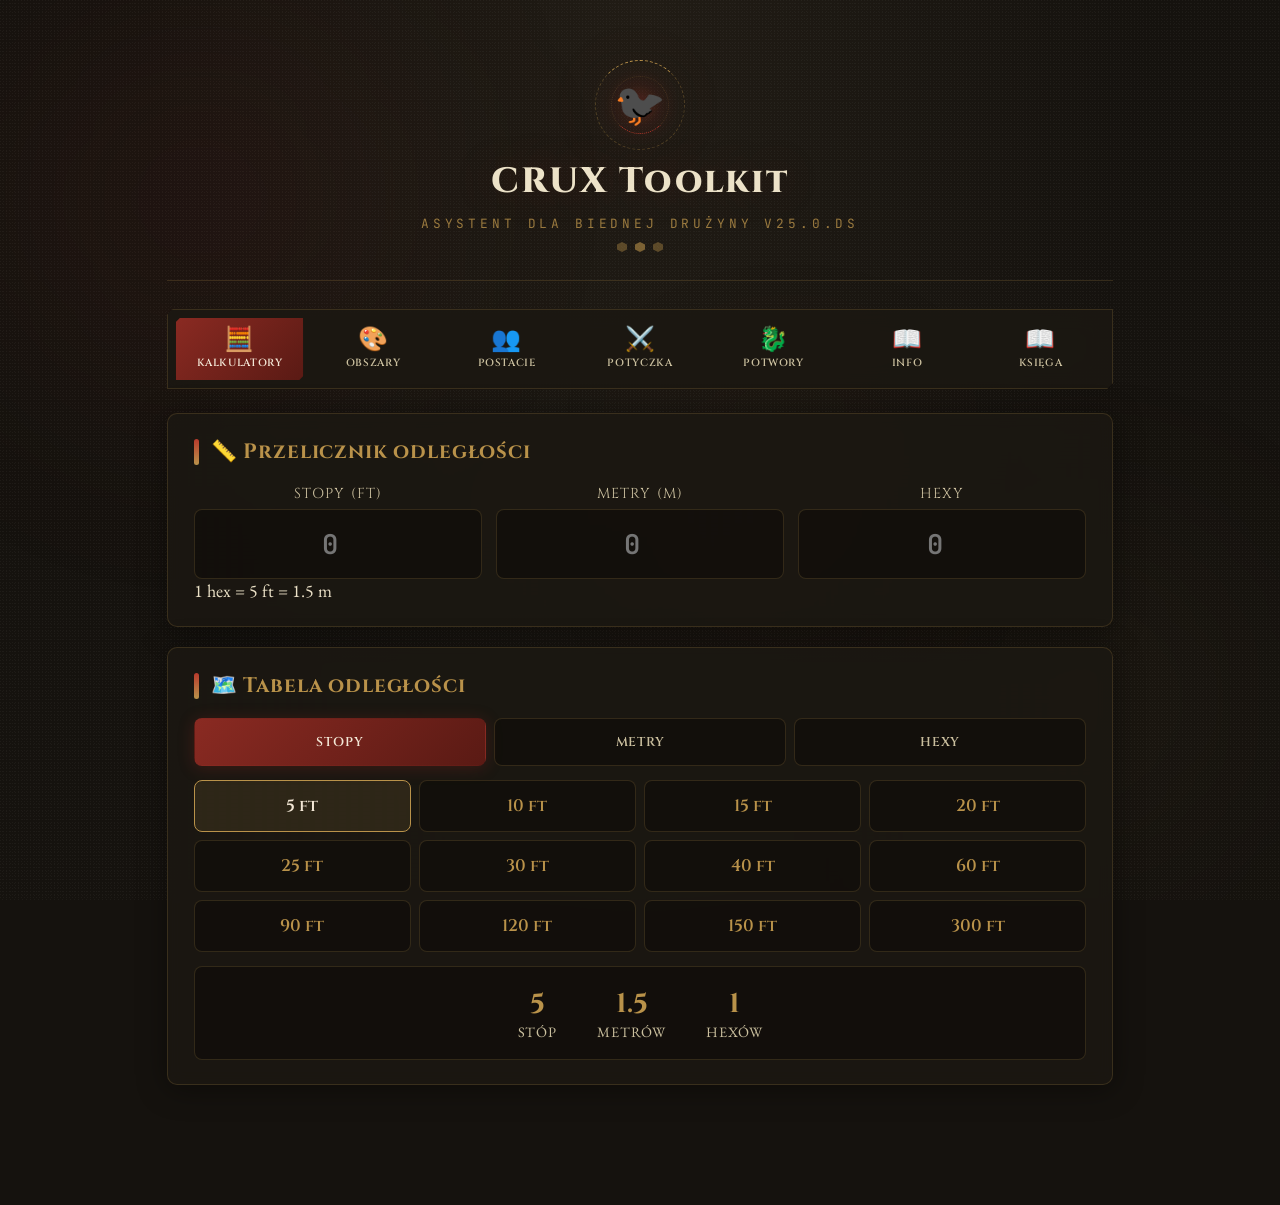
==== commit 3543cf16: "Spelle" ====
--- a/index.html
+++ b/index.html
@@ -26,7 +26,7 @@
       <div class="raven">🐦‍⬛</div>
     </div>
     <h1>CRUX Toolkit</h1>
-    <p class="subtitle"><span class="highlight">ASYSTENT DLA BIEDNEJ DRUŻYNY V24.7.DS</span></p>
+    <p class="subtitle"><span class="highlight">ASYSTENT DLA BIEDNEJ DRUŻYNY V25.0.DS</span></p>
     <div class="hex-deco"><span></span><span></span><span></span></div>
   </header>
 
@@ -355,54 +355,70 @@
     </div>
   </section>
 
-  <!-- ===== TAB: KSIĘGA ZAKLĘĆ ===== -->
-  <section class="tab-section" data-tab="spellbook">
+<!-- ===== TAB: KSIĘGA ZAKLĘĆ ===== -->
+<section class="tab-section" data-tab="spellbook">
     <div class="card">
-      <div class="card-title">📖 Księga zaklęć</div>
-      <div class="spellbook-controls">
-        <input type="text" class="spell-search" id="spellbookSearch" placeholder="🔍 Szukaj zaklęcia...">
-        <div style="display:grid;grid-template-columns:1fr 1fr;gap:8px;margin-top:8px;">
-          <select id="spellbookLevel">
-            <option value="all">Wszystkie poziomy</option>
-            <option value="0">Cantrip</option>
-            <option value="1">1</option><option value="2">2</option><option value="3">3</option>
-            <option value="4">4</option><option value="5">5</option><option value="6">6</option>
-            <option value="7">7</option><option value="8">8</option><option value="9">9</option>
-          </select>
-          <select id="spellbookSchool">
-            <option value="all">Wszystkie szkoły</option>
-            <option value="Wywoływanie">🔥 Wywoływanie</option>
-            <option value="Przywoływanie">📯 Przywoływanie</option>
-            <option value="Wieszczenie">🔮 Wieszczenie</option>
-            <option value="Nekromancja">💀 Nekromancja</option>
-            <option value="Uroki">✨ Uroki</option>
-            <option value="Iluzja">🎭 Iluzja</option>
-            <option value="Ochrona">🛡️ Ochrona</option>
-            <option value="Przemiany">🌀 Przemiany</option>
-          </select>
-        </div>
-        <div style="display:grid;grid-template-columns:1fr 1fr;gap:8px;margin-top:8px;">
-          <select id="spellbookClass">
-            <option value="all">Wszystkie klasy</option>
-            <option value="Czarodziej">🧙 Czarodziej</option>
-            <option value="Czarownik">🔥 Czarownik</option>
-            <option value="Mag">📖 Mag</option>
-            <option value="Kapłan">⛪ Kapłan</option>
-            <option value="Druid">🌿 Druid</option>
-            <option value="Bard">🎵 Bard</option>
-            <option value="Paladyn">⚔️ Paladyn</option>
-            <option value="Łowca">🏹 Łowca</option>
-            <option value="Łotrzyk">🗡️ Łotrzyk</option>
-          </select>
-          <select id="spellbookSort">
-            <option value="level">📊 Sortuj: Poziom → Alfabetycznie</option>
-            <option value="name">🔤 Sortuj: Alfabetycznie</option>
-          </select>
-        </div>
-      </div>
-      <div class="spellbook-list" id="spellbookList"></div>
-    </div>
-  </section>
+        <div class="card-title">📖 Księga zaklęć</div>
+        
+        <div class="spellbook-controls">
+            <input type="text" class="spellbook-search" id="spellbookSearch" placeholder="🔍 Szukaj zaklęcia..." style="width:100%;padding:12px 16px;background:#18140d;border:1px solid var(--border);color:var(--ink);font-family:inherit;margin-bottom:10px;">
+            
+            <div style="display:grid;grid-template-columns:1fr 1fr;gap:8px;">
+                <select id="spellbookLevel" style="background:#18140d;border:1px solid var(--border);color:var(--ink);padding:10px 14px;font-family:inherit;">
+                    <option value="all">Wszystkie poziomy</option>
+                    <option value="0">Cantrip</option>
+                    <option value="1">I</option>
+                    <option value="2">II</option>
+                    <option value="3">III</option>
+                    <option value="4">IV</option>
+                    <option value="5">V</option>
+                    <option value="6">VI</option>
+                    <option value="7">VII</option>
+                    <option value="8">VIII</option>
+                    <option value="9">IX</option>
+                </select>
+                <select id="spellbookSchool" style="background:#18140d;border:1px solid var(--border);color:var(--ink);padding:10px 14px;font-family:inherit;">
+                    <option value="all">Wszystkie szkoły</option>
+                    <option value="wywoływanie">✦ Ewokacja</option>
+                    <option value="przywoływanie">⬡ Przywoływanie</option>
+                    <option value="wieszczenie">◈ Wieszczenie</option>
+                    <option value="nekromancja">✧ Nekromancja</option>
+                    <option value="uroki">♥ Uroki</option>
+                    <option value="iluzje">◐ Iluzja</option>
+                    <option value="odpychanie">⊜ Ochrona</option>
+                    <option value="przemiany">◈ Przemiany</option>
+                </select>
+            </div>
+            
+            <div style="display:grid;grid-template-columns:1fr 1fr;gap:8px;margin-top:8px;">
+                <select id="spellbookClass" style="background:#18140d;border:1px solid var(--border);color:var(--ink);padding:10px 14px;font-family:inherit;">
+                    <option value="all">Wszystkie klasy</option>
+                    <option value="Czarodziej">🧙 Czarodziej</option>
+                    <option value="Czarownik">🔥 Czarownik</option>
+                    <option value="Mag">📖 Mag</option>
+                    <option value="Kapłan">⛪ Kapłan</option>
+                    <option value="Druid">🌿 Druid</option>
+                    <option value="Bard">🎵 Bard</option>
+                    <option value="Paladyn">⚔️ Paladyn</option>
+                    <option value="Łowca">🏹 Łowca</option>
+                </select>
+                <select id="spellbookSort" style="background:#18140d;border:1px solid var(--border);color:var(--ink);padding:10px 14px;font-family:inherit;">
+                    <option value="level">📊 Sortuj: Poziom → Alfabetycznie</option>
+                    <option value="name">🔤 Sortuj: Alfabetycznie</option>
+                </select>
+            </div>
+        </div>
+        
+        <div class="spellbook-grid" id="spellbookList"></div>
+    </div>
+</section>
+
+<!-- ===== MODAL SZCZEGÓŁÓW ZAKLĘCIA ===== -->
+<div class="popup-overlay" id="spellDetailOverlay" style="display:none;">
+    <div class="popup-content spell-detail-modal" style="max-width:1000px;max-height:90vh;overflow:auto;background:#211b12;border:1px solid var(--border);padding:34px;">
+        <div id="spellDetailContent"></div>
+    </div>
+</div>
 
   <!-- ===== BOTTOM NAV ===== -->
   <nav class="bottom-nav">
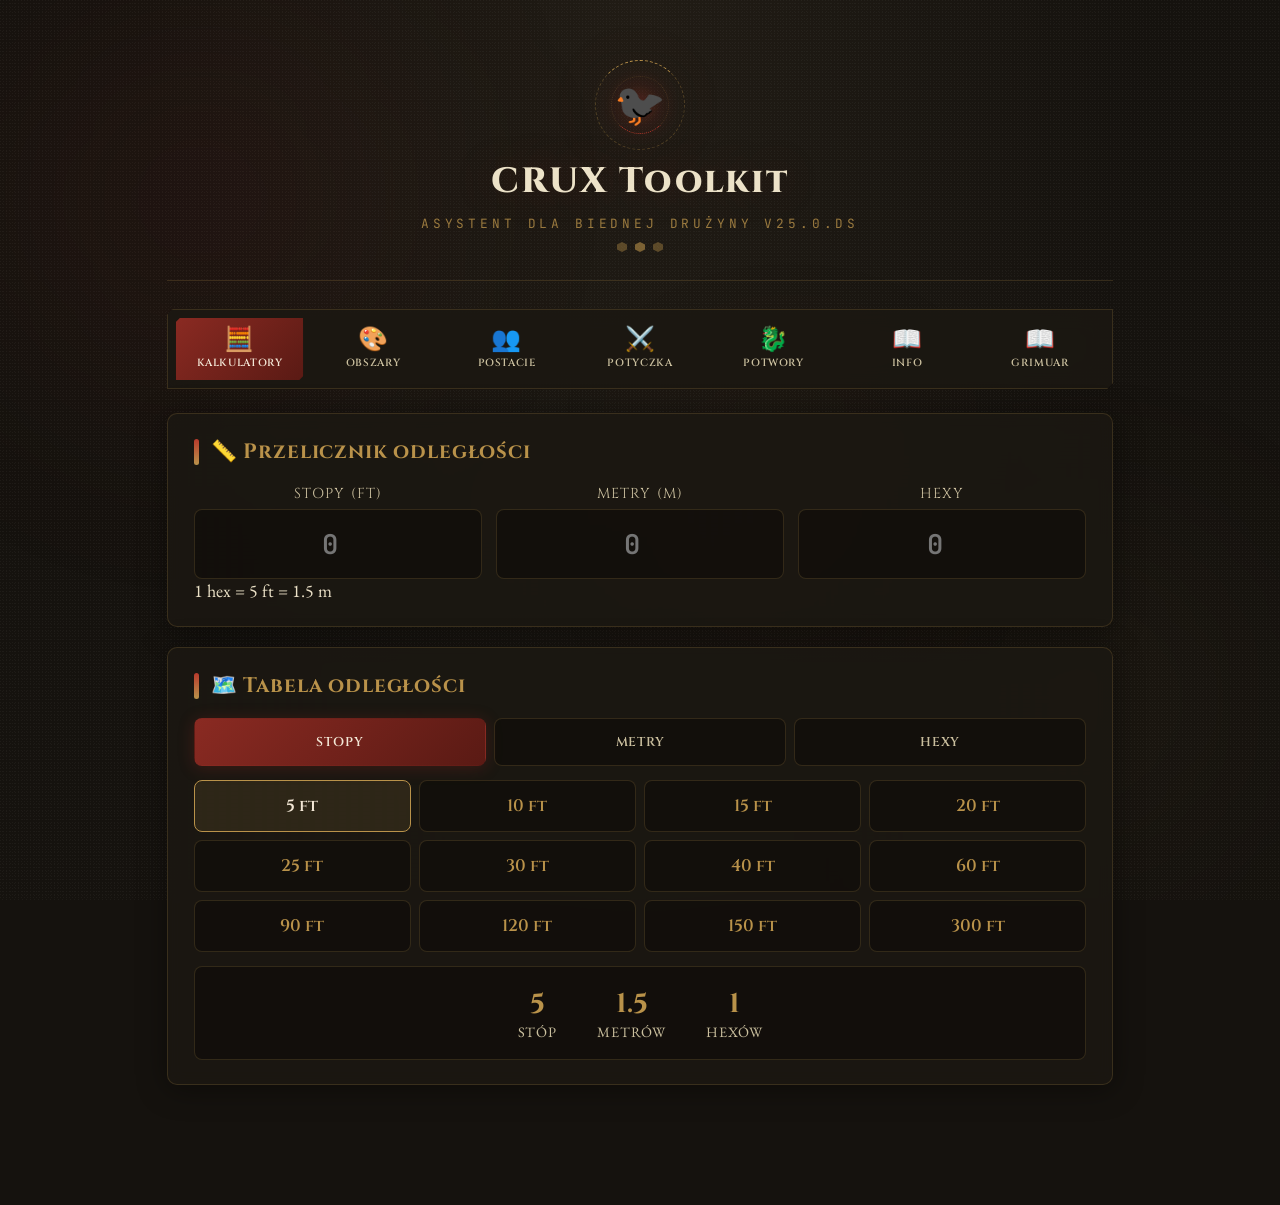
==== commit d536e8c0: "Add files via upload" ====
--- a/index.html
+++ b/index.html
@@ -56,10 +56,10 @@
         <span class="nav-icon">📖</span>
         <span class="nav-label">Info</span>
     </button>
-    <button class="nav-btn" data-tab="spellbook">
-        <span class="nav-icon">📖</span>
-        <span class="nav-label">Księga</span>
-    </button>
+    <a href="grimuar.html" class="nav-btn" style="text-decoration:none;">
+    <span class="nav-icon">📖</span>
+    <span class="nav-label">Grimuar</span>
+</a>
 </nav>
 
   <!-- ===== TAB: KALKULATORY ===== -->
@@ -355,63 +355,6 @@
     </div>
   </section>
 
-<!-- ===== TAB: KSIĘGA ZAKLĘĆ ===== -->
-<section class="tab-section" data-tab="spellbook">
-    <div class="card">
-        <div class="card-title">📖 Księga zaklęć</div>
-        
-        <div class="spellbook-controls">
-            <input type="text" class="spellbook-search" id="spellbookSearch" placeholder="🔍 Szukaj zaklęcia..." style="width:100%;padding:12px 16px;background:#18140d;border:1px solid var(--border);color:var(--ink);font-family:inherit;margin-bottom:10px;">
-            
-            <div style="display:grid;grid-template-columns:1fr 1fr;gap:8px;">
-                <select id="spellbookLevel" style="background:#18140d;border:1px solid var(--border);color:var(--ink);padding:10px 14px;font-family:inherit;">
-                    <option value="all">Wszystkie poziomy</option>
-                    <option value="0">Cantrip</option>
-                    <option value="1">I</option>
-                    <option value="2">II</option>
-                    <option value="3">III</option>
-                    <option value="4">IV</option>
-                    <option value="5">V</option>
-                    <option value="6">VI</option>
-                    <option value="7">VII</option>
-                    <option value="8">VIII</option>
-                    <option value="9">IX</option>
-                </select>
-                <select id="spellbookSchool" style="background:#18140d;border:1px solid var(--border);color:var(--ink);padding:10px 14px;font-family:inherit;">
-                    <option value="all">Wszystkie szkoły</option>
-                    <option value="wywoływanie">✦ Ewokacja</option>
-                    <option value="przywoływanie">⬡ Przywoływanie</option>
-                    <option value="wieszczenie">◈ Wieszczenie</option>
-                    <option value="nekromancja">✧ Nekromancja</option>
-                    <option value="uroki">♥ Uroki</option>
-                    <option value="iluzje">◐ Iluzja</option>
-                    <option value="odpychanie">⊜ Ochrona</option>
-                    <option value="przemiany">◈ Przemiany</option>
-                </select>
-            </div>
-            
-            <div style="display:grid;grid-template-columns:1fr 1fr;gap:8px;margin-top:8px;">
-                <select id="spellbookClass" style="background:#18140d;border:1px solid var(--border);color:var(--ink);padding:10px 14px;font-family:inherit;">
-                    <option value="all">Wszystkie klasy</option>
-                    <option value="Czarodziej">🧙 Czarodziej</option>
-                    <option value="Czarownik">🔥 Czarownik</option>
-                    <option value="Mag">📖 Mag</option>
-                    <option value="Kapłan">⛪ Kapłan</option>
-                    <option value="Druid">🌿 Druid</option>
-                    <option value="Bard">🎵 Bard</option>
-                    <option value="Paladyn">⚔️ Paladyn</option>
-                    <option value="Łowca">🏹 Łowca</option>
-                </select>
-                <select id="spellbookSort" style="background:#18140d;border:1px solid var(--border);color:var(--ink);padding:10px 14px;font-family:inherit;">
-                    <option value="level">📊 Sortuj: Poziom → Alfabetycznie</option>
-                    <option value="name">🔤 Sortuj: Alfabetycznie</option>
-                </select>
-            </div>
-        </div>
-        
-        <div class="spellbook-grid" id="spellbookList"></div>
-    </div>
-</section>
 
 <!-- ===== MODAL SZCZEGÓŁÓW ZAKLĘCIA ===== -->
 <div class="popup-overlay" id="spellDetailOverlay" style="display:none;">
@@ -428,7 +371,10 @@
     <button class="bottom-nav-btn" data-tab="combat"><span class="bottom-nav-icon">⚔️</span><span class="bottom-nav-label">Potyczka</span></button>
     <button class="bottom-nav-btn" data-tab="monsters"><span class="bottom-nav-icon">🐉</span><span class="bottom-nav-label">Potwory</span></button>
     <button class="bottom-nav-btn" data-tab="info"><span class="bottom-nav-icon">📖</span><span class="bottom-nav-label">Info</span></button>
-    <button class="bottom-nav-btn" data-tab="spellbook"><span class="bottom-nav-icon">📖</span><span class="bottom-nav-label">Księga</span></button>
+   <a href="grimuar.html" class="bottom-nav-btn" style="text-decoration:none;">
+    <span class="bottom-nav-icon">📖</span>
+    <span class="bottom-nav-label">Grimuar</span>
+</a>
   </nav>
 </div>
 
@@ -1057,7 +1003,7 @@
 <script src="js/modules/info.js"></script>
 <script src="js/ui/canvas.js"></script>
 <script src="js/ui/render.js"></script>
-<script src="js/modules/spellbook-loader.js"></script>
+<!--<script src="js/modules/spellbook-loader.js"></script>-->
 <script src="js/app.js"></script>
 </body>
 </html>
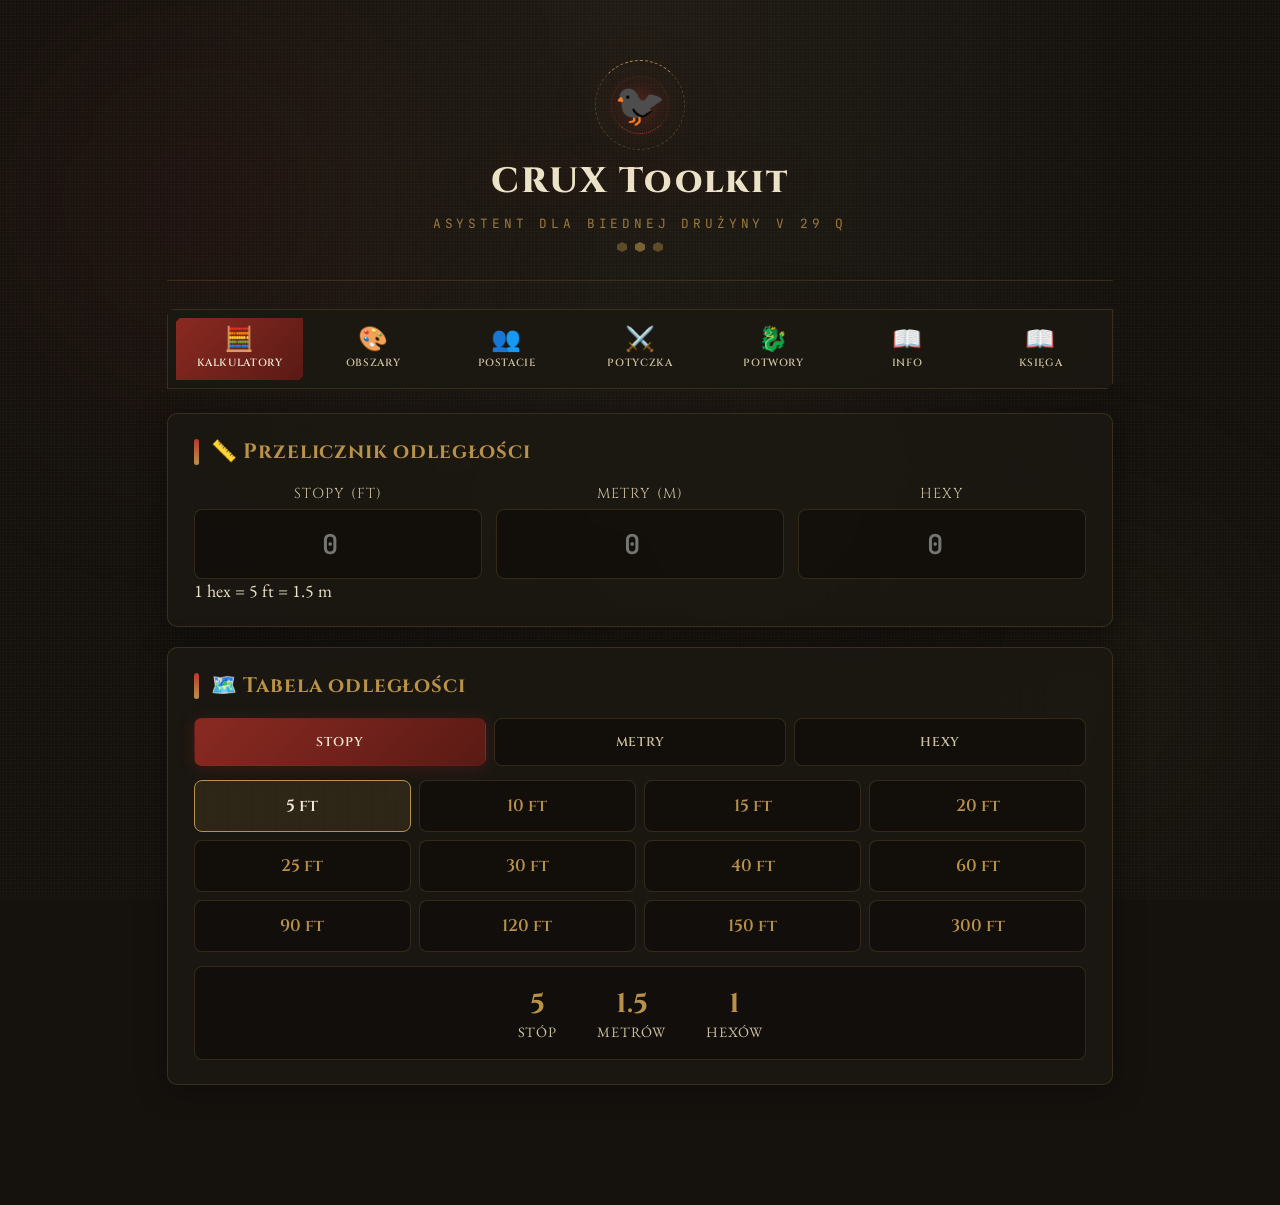
==== commit 237a3d21: "Zaklecia" ====
--- a/index.html
+++ b/index.html
@@ -26,7 +26,7 @@
       <div class="raven">🐦‍⬛</div>
     </div>
     <h1>CRUX Toolkit</h1>
-    <p class="subtitle"><span class="highlight">ASYSTENT DLA BIEDNEJ DRUŻYNY V25.0.DS</span></p>
+    <p class="subtitle"><span class="highlight">ASYSTENT DLA BIEDNEJ DRUŻYNY V 29 Q</span></p>
     <div class="hex-deco"><span></span><span></span><span></span></div>
   </header>
 
@@ -56,10 +56,10 @@
         <span class="nav-icon">📖</span>
         <span class="nav-label">Info</span>
     </button>
-    <a href="grimuar.html" class="nav-btn" style="text-decoration:none;">
-    <span class="nav-icon">📖</span>
-    <span class="nav-label">Grimuar</span>
-</a>
+    <button class="nav-btn" data-tab="spellbook">
+        <span class="nav-icon">📖</span>
+        <span class="nav-label">Księga</span>
+    </button>
 </nav>
 
   <!-- ===== TAB: KALKULATORY ===== -->
@@ -355,6 +355,75 @@
     </div>
   </section>
 
+<!-- ===== TAB: GRIMUAR ZAKLĘĆ ===== -->
+<section class="tab-section" data-tab="spellbook">
+  <div class="card" style="padding:18px 20px 24px;">
+
+    <!-- NAGŁÓWEK -->
+    <div class="grimoire-masthead">
+      <h2>📖 Grimuar Zaklęć</h2>
+      <span class="grimoire-count" id="grimoireCount">— zaklęć</span>
+    </div>
+
+    <!-- FILTRY -->
+    <div class="grimoire-filters">
+      <div class="filter-group">
+        <label>🔍 Szukaj</label>
+        <input type="text" id="grimoireSearch" class="grimoire-search" placeholder="Wpisz nazwę zaklęcia..." autocomplete="off">
+      </div>
+
+      <div class="filter-group">
+        <label>Krąg</label>
+        <div class="grimoire-select" id="grimoireLevel" data-value="Wszystkie">
+          <div class="select-trigger">
+            <div class="trigger-content"><span class="text">Wszystkie</span></div>
+            <span class="arrow">▼</span>
+          </div>
+          <div class="select-options">
+            <div class="option selected" data-value="Wszystkie">Wszystkie</div>
+            <div class="option" data-value="0">Sztuczki</div>
+            <div class="option" data-value="1">1. Krąg</div>
+            <div class="option" data-value="2">2. Krąg</div>
+            <div class="option" data-value="3">3. Krąg</div>
+            <div class="option" data-value="4">4. Krąg</div>
+            <div class="option" data-value="5">5. Krąg</div>
+            <div class="option" data-value="6">6. Krąg</div>
+            <div class="option" data-value="7">7. Krąg</div>
+            <div class="option" data-value="8">8. Krąg</div>
+            <div class="option" data-value="9">9. Krąg</div>
+          </div>
+        </div>
+      </div>
+
+      <div class="filter-group">
+        <label>Szkoła</label>
+        <div class="grimoire-select" id="grimoireSchool" data-value="Wszystkie">
+          <div class="select-trigger">
+            <div class="trigger-content"><span class="text">Wszystkie</span></div>
+            <span class="arrow">▼</span>
+          </div>
+          <div class="select-options" id="grimoireSchoolOptions">
+            <!-- Wypełniane przez JS -->
+          </div>
+        </div>
+      </div>
+    </div>
+
+    <!-- SIATKA KAFELKÓW -->
+    <div id="grimoireGrid" class="grimoire-grid"></div>
+
+  </div>
+</section>
+
+<!-- MODAL GRIMUARU -->
+<div id="grimoireModal" class="grimoire-modal">
+  <div id="grimoireModalBox" class="modal-box"></div>
+</div>
+
+<!-- MODAL GRIMUARU -->
+<div id="grimoireModal" class="grimoire-modal">
+  <div id="grimoireModalBox" class="modal-box"></div>
+</div>
 
 <!-- ===== MODAL SZCZEGÓŁÓW ZAKLĘCIA ===== -->
 <div class="popup-overlay" id="spellDetailOverlay" style="display:none;">
@@ -371,10 +440,7 @@
     <button class="bottom-nav-btn" data-tab="combat"><span class="bottom-nav-icon">⚔️</span><span class="bottom-nav-label">Potyczka</span></button>
     <button class="bottom-nav-btn" data-tab="monsters"><span class="bottom-nav-icon">🐉</span><span class="bottom-nav-label">Potwory</span></button>
     <button class="bottom-nav-btn" data-tab="info"><span class="bottom-nav-icon">📖</span><span class="bottom-nav-label">Info</span></button>
-   <a href="grimuar.html" class="bottom-nav-btn" style="text-decoration:none;">
-    <span class="bottom-nav-icon">📖</span>
-    <span class="bottom-nav-label">Grimuar</span>
-</a>
+    <button class="bottom-nav-btn" data-tab="spellbook"><span class="bottom-nav-icon">📖</span><span class="bottom-nav-label">Księga</span></button>
   </nav>
 </div>
 
@@ -1003,6 +1069,7 @@
 <script src="js/modules/info.js"></script>
 <script src="js/ui/canvas.js"></script>
 <script src="js/ui/render.js"></script>
+<script src="js/grimoire.js"></script>
 <!--<script src="js/modules/spellbook-loader.js"></script>-->
 <script src="js/app.js"></script>
 </body>
--- a/css/main.css
+++ b/css/main.css
@@ -13,4 +13,5 @@
 @import '08-spells.css';
 @import '09-utilities.css';
 @import '10-responsive.css';
-@import '11-info.css';+@import '11-info.css';
+@import '13-grimoire.css';
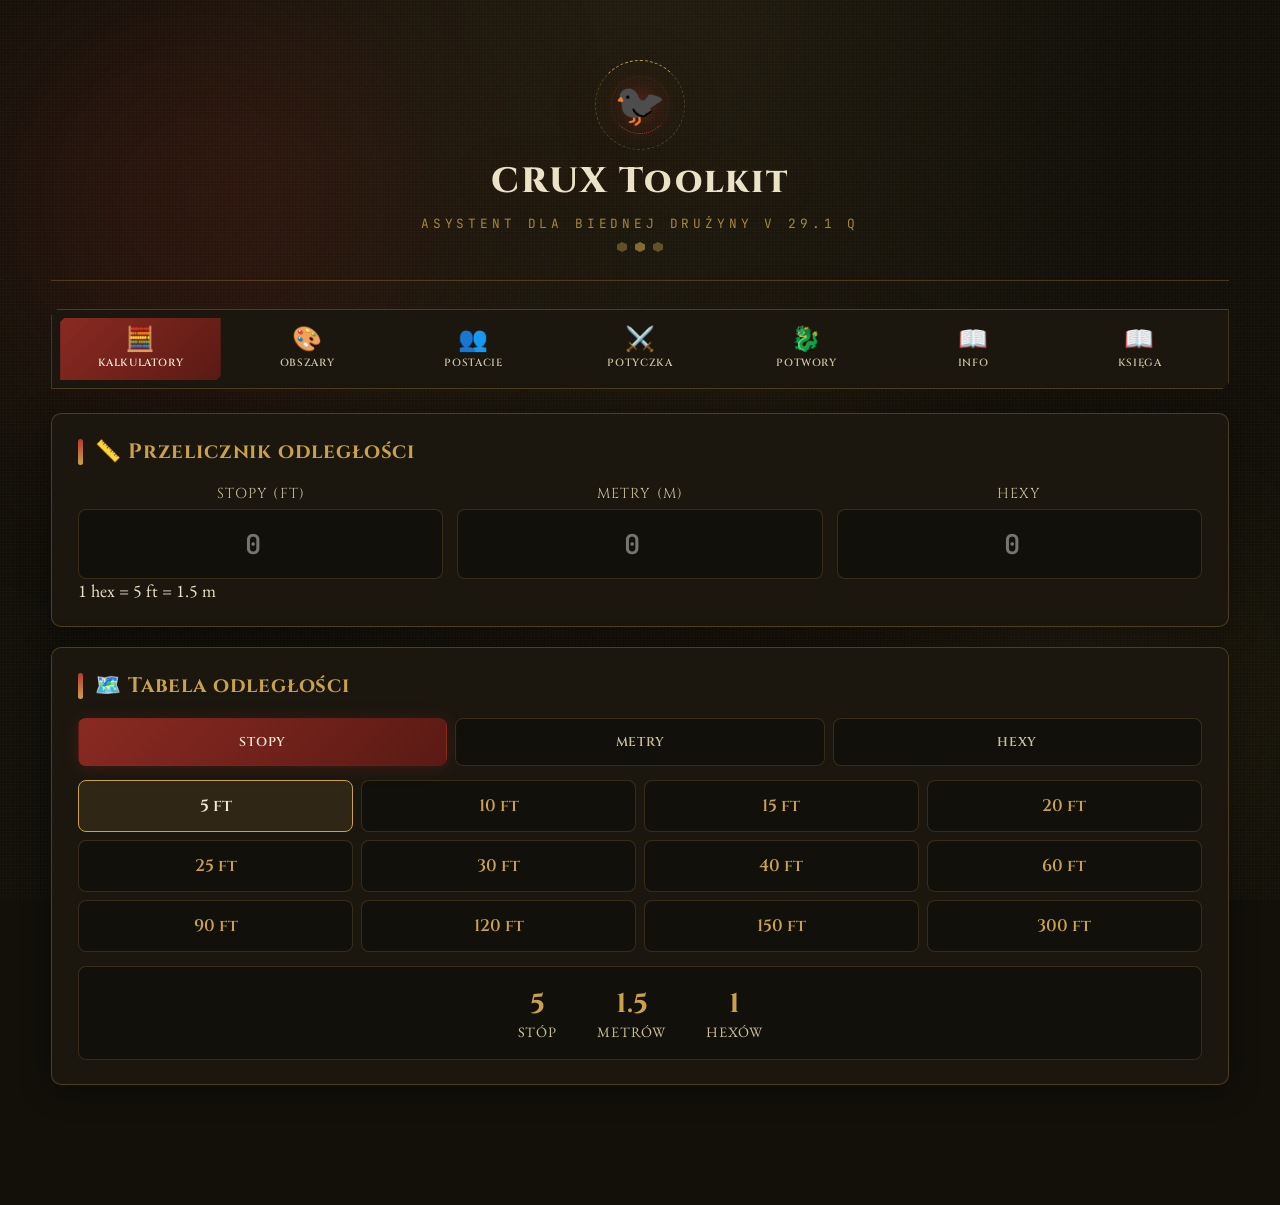
==== commit f147f274: "Zaklęcia - done" ====
--- a/index.html
+++ b/index.html
@@ -26,7 +26,7 @@
       <div class="raven">🐦‍⬛</div>
     </div>
     <h1>CRUX Toolkit</h1>
-    <p class="subtitle"><span class="highlight">ASYSTENT DLA BIEDNEJ DRUŻYNY V 29 Q</span></p>
+    <p class="subtitle"><span class="highlight">ASYSTENT DLA BIEDNEJ DRUŻYNY V 29.1 Q</span></p>
     <div class="hex-deco"><span></span><span></span><span></span></div>
   </header>
 
@@ -357,7 +357,7 @@
 
 <!-- ===== TAB: GRIMUAR ZAKLĘĆ ===== -->
 <section class="tab-section" data-tab="spellbook">
-  <div class="card" style="padding:18px 20px 24px;">
+  <div class="grimoire-container" style="padding:18px 20px 24px;">
 
     <!-- NAGŁÓWEK -->
     <div class="grimoire-masthead">
@@ -366,48 +366,65 @@
     </div>
 
     <!-- FILTRY -->
-    <div class="grimoire-filters">
-      <div class="filter-group">
-        <label>🔍 Szukaj</label>
-        <input type="text" id="grimoireSearch" class="grimoire-search" placeholder="Wpisz nazwę zaklęcia..." autocomplete="off">
-      </div>
-
-      <div class="filter-group">
-        <label>Krąg</label>
-        <div class="grimoire-select" id="grimoireLevel" data-value="Wszystkie">
-          <div class="select-trigger">
-            <div class="trigger-content"><span class="text">Wszystkie</span></div>
-            <span class="arrow">▼</span>
-          </div>
-          <div class="select-options">
-            <div class="option selected" data-value="Wszystkie">Wszystkie</div>
-            <div class="option" data-value="0">Sztuczki</div>
-            <div class="option" data-value="1">1. Krąg</div>
-            <div class="option" data-value="2">2. Krąg</div>
-            <div class="option" data-value="3">3. Krąg</div>
-            <div class="option" data-value="4">4. Krąg</div>
-            <div class="option" data-value="5">5. Krąg</div>
-            <div class="option" data-value="6">6. Krąg</div>
-            <div class="option" data-value="7">7. Krąg</div>
-            <div class="option" data-value="8">8. Krąg</div>
-            <div class="option" data-value="9">9. Krąg</div>
-          </div>
-        </div>
-      </div>
-
-      <div class="filter-group">
-        <label>Szkoła</label>
-        <div class="grimoire-select" id="grimoireSchool" data-value="Wszystkie">
-          <div class="select-trigger">
-            <div class="trigger-content"><span class="text">Wszystkie</span></div>
-            <span class="arrow">▼</span>
-          </div>
-          <div class="select-options" id="grimoireSchoolOptions">
-            <!-- Wypełniane przez JS -->
-          </div>
-        </div>
-      </div>
-    </div>
+<div class="grimoire-filters">
+  <div class="filter-group">
+    <label>🔍 Szukaj</label>
+    <input type="text" id="grimoireSearch" class="grimoire-search" placeholder="Wpisz nazwę zaklęcia..." autocomplete="off">
+  </div>
+
+  <div class="filter-group">
+    <label>Krąg</label>
+    <div class="grimoire-select" id="grimoireLevel" data-value="Wszystkie">
+      <div class="select-trigger">
+        <div class="trigger-content"><span class="text">Wszystkie</span></div>
+        <span class="arrow">▼</span>
+      </div>
+      <div class="select-options">
+        <div class="option selected" data-value="Wszystkie">Wszystkie</div>
+        <div class="option" data-value="0">Sztuczki</div>
+        <div class="option" data-value="1">1. Krąg</div>
+        <div class="option" data-value="2">2. Krąg</div>
+        <div class="option" data-value="3">3. Krąg</div>
+        <div class="option" data-value="4">4. Krąg</div>
+        <div class="option" data-value="5">5. Krąg</div>
+        <div class="option" data-value="6">6. Krąg</div>
+        <div class="option" data-value="7">7. Krąg</div>
+        <div class="option" data-value="8">8. Krąg</div>
+        <div class="option" data-value="9">9. Krąg</div>
+      </div>
+    </div>
+  </div>
+
+  <div class="filter-group">
+    <label>Szkoła</label>
+    <div class="grimoire-select" id="grimoireSchool" data-value="Wszystkie">
+      <div class="select-trigger">
+        <div class="trigger-content"><span class="text">Wszystkie</span></div>
+        <span class="arrow">▼</span>
+      </div>
+      <div class="select-options" id="grimoireSchoolOptions">
+        <!-- Wypełniane przez JS -->
+      </div>
+    </div>
+  </div>
+
+  <!-- NOWY: SORTOWANIE -->
+  <div class="filter-group">
+    <label>Sortuj</label>
+    <div class="grimoire-select" id="grimoireSort" data-value="level-asc">
+      <div class="select-trigger">
+        <div class="trigger-content"><span class="text">Kręg ↑</span></div>
+        <span class="arrow">▼</span>
+      </div>
+      <div class="select-options">
+        <div class="option selected" data-value="level-asc">Kręg ↑ (rosnąco)</div>
+        <div class="option" data-value="level-desc">Kręg ↓ (malejąco)</div>
+        <div class="option" data-value="name-asc">A → Z</div>
+        <div class="option" data-value="name-desc">Z → A</div>
+      </div>
+    </div>
+  </div>
+</div>
 
     <!-- SIATKA KAFELKÓW -->
     <div id="grimoireGrid" class="grimoire-grid"></div>
@@ -1069,7 +1086,7 @@
 <script src="js/modules/info.js"></script>
 <script src="js/ui/canvas.js"></script>
 <script src="js/ui/render.js"></script>
-<script src="js/grimoire.js"></script>
+<script src="js/modules/grimoire.js"></script>
 <!--<script src="js/modules/spellbook-loader.js"></script>-->
 <script src="js/app.js"></script>
 </body>
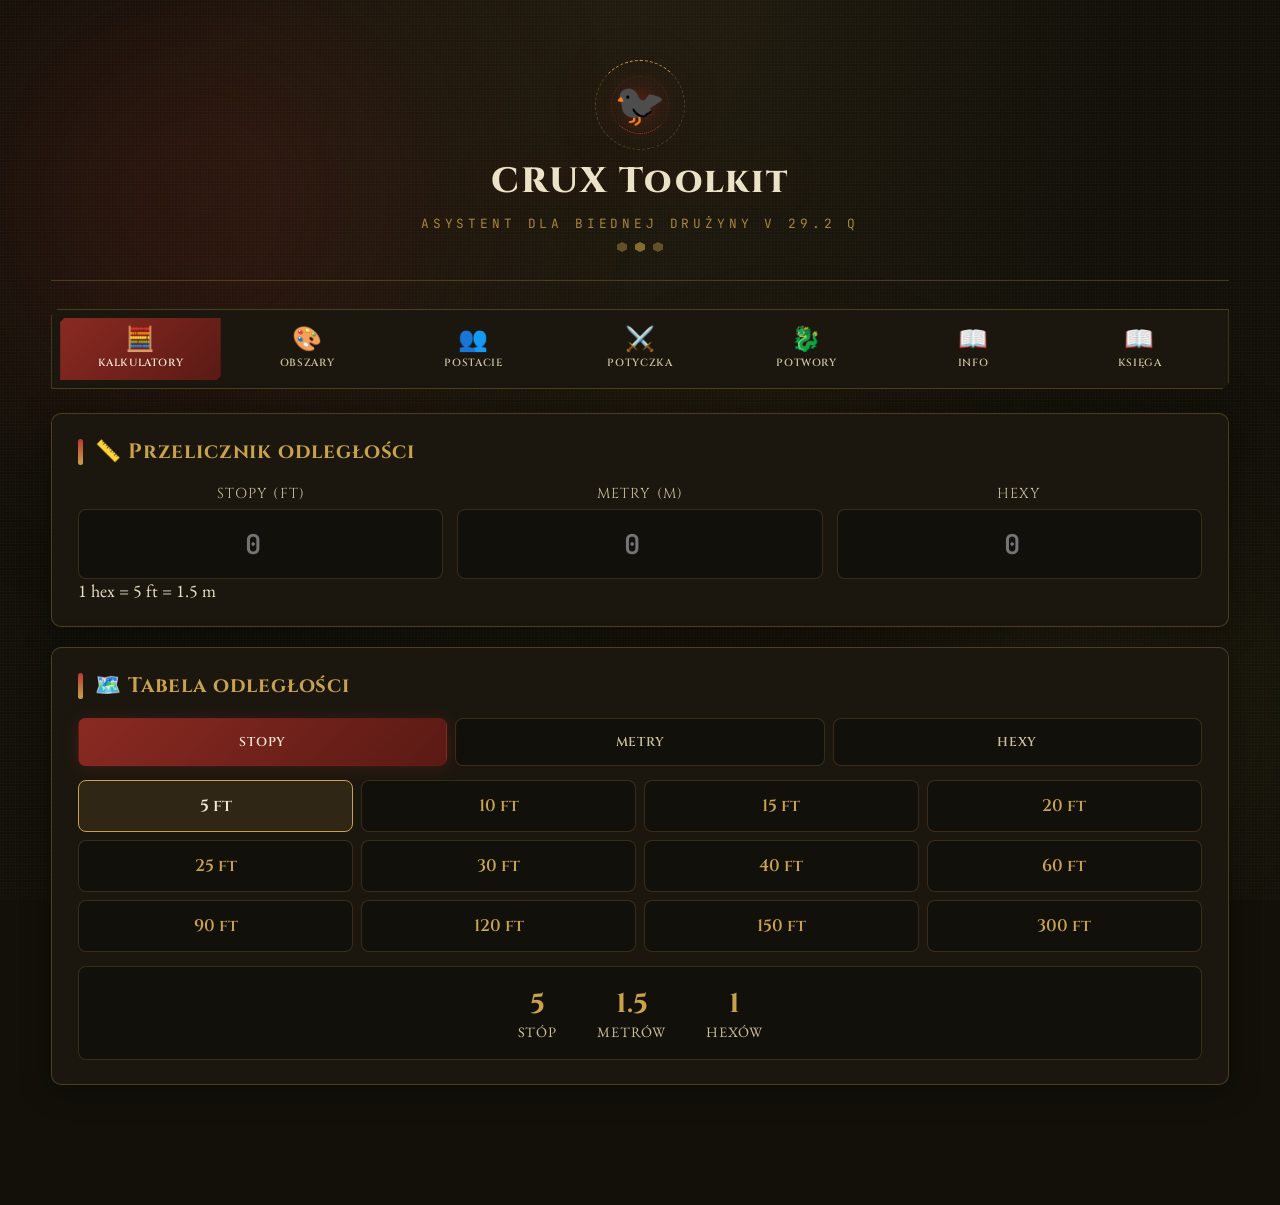
==== commit 443a81e5: "Info - update" ====
--- a/index.html
+++ b/index.html
@@ -26,7 +26,7 @@
       <div class="raven">🐦‍⬛</div>
     </div>
     <h1>CRUX Toolkit</h1>
-    <p class="subtitle"><span class="highlight">ASYSTENT DLA BIEDNEJ DRUŻYNY V 29.1 Q</span></p>
+    <p class="subtitle"><span class="highlight">ASYSTENT DLA BIEDNEJ DRUŻYNY V 29.2 Q</span></p>
     <div class="hex-deco"><span></span><span></span><span></span></div>
   </header>
 
@@ -252,108 +252,69 @@
   </div>
 </section>
 
-  <!-- ===== TAB: INFO ===== -->
-  <section class="tab-section" data-tab="info">
-    <div class="card">
-      <div class="card-title">📖 Informacje z podręcznika</div>
-      <div class="info-tabs-wrapper">
-    <button class="info-hamburger" onclick="toggleInfoMenu()">☰ Zakładki</button>
-    <div class="info-tabs" id="infoTabs">
-        <button class="info-tab-btn active" data-info="states">Stany</button>
-        <button class="info-tab-btn" data-info="actions">Akcje</button>
-        <button class="info-tab-btn" data-info="move">Ruch</button>
-        <button class="info-tab-btn" data-info="rest">Odpoczynek</button>
-        <button class="info-tab-btn" data-info="vision">Widoczność</button>
-        <button class="info-tab-btn" data-info="fall">Spadanie</button>
-        <button class="info-tab-btn" data-info="conc">Koncentracja</button>
-        <button class="info-tab-btn" data-info="travel">Podróż</button>
-    </div>
-</div>
-
+<!-- ===== TAB: INFO ===== -->
+<section class="tab-section" data-tab="info">
+  <div class="grimoire-container">
+
+    <!-- NAGŁÓWEK -->
+    <div class="grimoire-masthead">
+      <h2>📖 Podręcznik Mistrza Gry</h2>
+    </div>
+
+    <!-- ZAKŁADKI (SPIS TREŚCI) -->
+    <div class="info-tabs-wrapper">
+      <button class="info-hamburger" onclick="toggleInfoMenu()">☰ Spis treści</button>
+      <div class="info-tabs" id="infoTabs">
+        <button class="info-tab-btn active" data-info="states">👁️ Stany</button>
+        <button class="info-tab-btn" data-info="actions">⚔️ Akcje</button>
+        <button class="info-tab-btn" data-info="move">🚶 Ruch</button>
+        <button class="info-tab-btn" data-info="rest">☕ Odpoczynek</button>
+        <button class="info-tab-btn" data-info="vision">🌓 Widoczność</button>
+        <button class="info-tab-btn" data-info="adventuring">🎒 Przygoda</button>
+        <button class="info-tab-btn" data-info="conc">🔮 Koncentracja</button>
+      </div>
+    </div>
+
+    <!-- ZAWARTOŚĆ -->
+    <div id="infoContentContainer">
+      <!-- Stany -->
       <div class="info-content active" data-info="states">
         <div class="info-list" id="statesInfoList"></div>
       </div>
 
+      <!-- Akcje -->
       <div class="info-content" data-info="actions">
-        <div class="info-list">
-          <div class="info-item"><div class="info-item-header"><span class="info-icon">⚔️</span><span class="info-title">Atak (Attack)</span></div><div class="info-desc">Wykonaj jeden atak wręcz lub dystansowy. Niektóre zdolności (np. Extra Attack) pozwalają na więcej ataków w ramach tej akcji.</div></div>
-          <div class="info-item"><div class="info-item-header"><span class="info-icon">🔮</span><span class="info-title">Rzucenie czaru (Cast a Spell)</span></div><div class="info-desc">Rzuć czar z czasem rzucania 1 akcja. Komponenty: <strong>V</strong> (werbalne), <strong>S</strong> (somatyczne), <strong>M</strong> (materialne).</div></div>
-          <div class="info-item"><div class="info-item-header"><span class="info-icon">🏃</span><span class="info-title">Zryw (Dash)</span></div><div class="info-desc">Zyskujesz dodatkowy ruch w tej turze równy twojej prędkości.</div></div>
-          <div class="info-item"><div class="info-item-header"><span class="info-icon">💨</span><span class="info-title">Wycofanie (Disengage)</span></div><div class="info-desc">Twój ruch nie prowokuje okazyjnych ataków w tej turze.</div></div>
-          <div class="info-item"><div class="info-item-header"><span class="info-icon">🛡️</span><span class="info-title">Unik (Dodge)</span></div><div class="info-desc">Ataki przeciwko tobie mają utrudnienie, twoje rzuty obronne na Zręczność mają przewagę.</div></div>
-          <div class="info-item"><div class="info-item-header"><span class="info-icon">🤝</span><span class="info-title">Pomoc (Help)</span></div><div class="info-desc">Pierwszy atak sojusznika przeciwko celowi w zasięgu 5 ft ma przewagę.</div></div>
-          <div class="info-item"><div class="info-item-header"><span class="info-icon">👻</span><span class="info-title">Ukrycie (Hide)</span></div><div class="info-desc">Test Zręczności (Skradanie) przeciwko Pasywnej Percepcji wrogów.</div></div>
-          <div class="info-item"><div class="info-item-header"><span class="info-icon">⏳</span><span class="info-title">Przygotowanie (Ready)</span></div><div class="info-desc">Wybierz akcję i wyzwalacz. Użyj reakcji gdy wyzwalacz nastąpi.</div></div>
-          <div class="info-item"><div class="info-item-header"><span class="info-icon">🔍</span><span class="info-title">Szukanie (Search)</span></div><div class="info-desc">Test Mądrości (Percepcja) lub Inteligencji (Śledztwo).</div></div>
-          <div class="info-item"><div class="info-item-header"><span class="info-icon">🔧</span><span class="info-title">Użycie przedmiotu</span></div><div class="info-desc">Użyj przedmiotu (np. mikstury, narzędzia złodziejskiego).</div></div>
-        </div>
-      </div>
-
+        <div class="info-list" id="actionsInfoList"></div>
+      </div>
+
+      <!-- Ruch -->
       <div class="info-content" data-info="move">
-        <div class="info-list">
-          <div class="info-item"><div class="info-item-header"><span class="info-icon">🚶</span><span class="info-title">Prędkość ruchu</span></div><div class="info-desc">Większość postaci: <strong>30 ft (9 m)</strong>. Małe rasy: <strong>25 ft (7.5 m)</strong>.</div></div>
-          <div class="info-item"><div class="info-item-header"><span class="info-icon">🌿</span><span class="info-title">Trudny teren</span></div><div class="info-desc">Każdy foot ruchu na trudnym terenie kosztuje <strong>2x</strong>.</div></div>
-          <div class="info-item"><div class="info-item-header"><span class="info-icon">🤼</span><span class="info-title">Chwytanie (Grapple)</span></div><div class="info-desc">Test Siły (Atletyka) vs cel. Cel ma prędkość 0.</div></div>
-          <div class="info-item"><div class="info-item-header"><span class="info-icon">👊</span><span class="info-title">Popchnięcie (Shove)</span></div><div class="info-desc">Możesz powalić cel LUB popchnąć 5 ft od siebie.</div></div>
-          <div class="info-item"><div class="info-item-header"><span class="info-icon">⚡</span><span class="info-title">Okazyjny atak</span></div><div class="info-desc">Gdy wróg wychodzi z twojego zasięgu – reakcja: jeden atak wręcz.</div></div>
-          <div class="info-item"><div class="info-item-header"><span class="info-icon">🐎</span><span class="info-title">Wsiadanie na wierzchowca</span></div><div class="info-desc">Kosztuje połowę prędkości.</div></div>
-          <div class="info-item"><div class="info-item-header"><span class="info-icon">🏊</span><span class="info-title">Pływanie i wspinaczka</span></div><div class="info-desc">Bez odpowiedniej prędkości – koszt 2x (jak trudny teren).</div></div>
-          <div class="info-item"><div class="info-item-header"><span class="info-icon">🎁</span><span class="info-title">Darmowa interakcja</span></div><div class="info-desc">Raz na turę: wyciągnąć/schować broń, otworzyć drzwi, podnieść przedmiot.</div></div>
-        </div>
-      </div>
-
+        <div class="info-list" id="moveInfoList"></div>
+      </div>
+
+      <!-- Odpoczynek -->
       <div class="info-content" data-info="rest">
-        <div class="info-list">
-          <div class="info-item"><div class="info-item-header"><span class="info-icon">☕</span><span class="info-title">Krótki odpoczynek</span></div><div class="info-desc"><strong>Czas:</strong> min. 1 godzina. <strong>Korzyści:</strong> wydaj Hit Dice aby odzyskać HP; niektóre zdolności się odnawiają.</div></div>
-          <div class="info-item"><div class="info-item-header"><span class="info-icon">🛏️</span><span class="info-title">Długi odpoczynek</span></div><div class="info-desc"><strong>Czas:</strong> min. 8h (6h snu + 2h lekkiej aktywności). <strong>Korzyści:</strong> pełne HP, połowa slotów czarów, wszystkie zdolności.</div></div>
-          <div class="info-item"><div class="info-item-header"><span class="info-icon">⚠️</span><span class="info-title">Wariant: Gritty Realism</span></div><div class="info-desc">Krótki: <strong>7 dni</strong>. Długi: <strong>7 dni</strong>. Idealne do survivalu.</div></div>
-          <div class="info-item"><div class="info-item-header"><span class="info-icon">💤</span><span class="info-title">Wariant: Heroic</span></div><div class="info-desc">Krótki: <strong>5 minut</strong>. Długi: <strong>1 godzina</strong>. Do szybkich, epickich kampanii.</div></div>
-        </div>
-      </div>
-
+        <div class="info-list" id="restInfoList"></div>
+      </div>
+
+      <!-- Widoczność -->
       <div class="info-content" data-info="vision">
-        <div class="info-list">
-          <div class="info-item"><div class="info-item-header"><span class="info-icon">☀️</span><span class="info-title">Jasne światło</span></div><div class="info-desc">Normalna percepcja: światło dzienne, pochodnia 20 ft, spell Light.</div></div>
-          <div class="info-item"><div class="info-item-header"><span class="info-icon">🌤️</span><span class="info-title">Słabe światło</span></div><div class="info-desc">Tworzy <strong>lekko zasłonięty</strong> teren – utrudnienie w testach Percepcji (wzrok).</div></div>
-          <div class="info-item"><div class="info-item-header"><span class="info-icon">🌑</span><span class="info-title">Ciemność</span></div><div class="info-desc"><strong>Silnie zasłonięty</strong> teren – efektywnie oślepiony bez Darkvision.</div></div>
-          <div class="info-item"><div class="info-item-header"><span class="info-icon">👁️</span><span class="info-title">Darkvision</span></div><div class="info-desc">Widzisz w ciemności (zwykle 60 ft) jak w słabym świetle. Nie działa przez magiczną ciemność.</div></div>
-          <div class="info-item"><div class="info-item-header"><span class="info-icon">🔥</span><span class="info-title">Zasięg światła pochodni</span></div><div class="info-desc">Jasne: <strong>20 ft</strong>. Słabe: kolejne 20 ft (do 40 ft).</div></div>
-        </div>
-      </div>
-
-      <div class="info-content" data-info="fall">
-        <div class="info-list">
-          <div class="info-item"><div class="info-item-header"><span class="info-icon">💥</span><span class="info-title">Obrażenia od upadku</span></div><div class="info-desc"><strong>1k6</strong> obrażeń obuchowych za każde 10 ft spadku (max 20k6). Lądujesz leżący.</div></div>
-          <div class="info-item"><div class="info-item-header"><span class="info-icon">⏱️</span><span class="info-title">Czas spadania</span></div><div class="info-desc">500 ft w pierwszej rundzie, 500 ft w każdej kolejnej.</div></div>
-          <div class="info-item"><div class="info-item-header"><span class="info-icon">🪂</span><span class="info-title">Lądowanie na stworzeniu</span></div><div class="info-desc">Test Zręczności (DC 10) aby nie wylądować na nim. Inaczej dzielisz obrażenia.</div></div>
-          <div class="info-item"><div class="info-item-header"><span class="info-icon">🏊</span><span class="info-title">Spadanie do wody</span></div><div class="info-desc">Głębokość min. 10 ft: test Siły/Akrobatyki DC 15. DC -2 za każde 10 ft głębi.</div></div>
-          <div class="info-item"><div class="info-item-header"><span class="info-icon">🪶</span><span class="info-title">Feather Fall</span></div><div class="info-desc">Czar 1 poziomu, reakcja, 60 ft, do 5 stworzeń. Prędkość spadania = 60 ft/rundę.</div></div>
-          <div class="info-item"><div class="info-item-header"><span class="info-icon">🧗</span><span class="info-title">Skoki</span></div><div class="info-desc">Daleki: Siła × 5 ft (z rozbiegiem × 10 ft). Wysoki: 3 + mod. Siły ft.</div></div>
-        </div>
-      </div>
-
+        <div class="info-list" id="visionInfoList"></div>
+      </div>
+
+      <!-- Przygoda -->
+      <div class="info-content" data-info="adventuring">
+        <div class="info-list" id="adventuringInfoList"></div>
+      </div>
+
+      <!-- Koncentracja -->
       <div class="info-content" data-info="conc">
-        <div class="info-list">
-          <div class="info-item"><div class="info-item-header"><span class="info-icon">🎯</span><span class="info-title">Zasady koncentracji</span></div><div class="info-desc">Utrzymujesz koncentrację tylko na <strong>jednym czaru naraz</strong>.</div></div>
-          <div class="info-item"><div class="info-item-header"><span class="info-icon">💥</span><span class="info-title">Utrata od obrażeń</span></div><div class="info-desc">Rzut obronny KON: <strong>DC = 10 lub połowa obrażeń</strong> (co wyższe).</div></div>
-          <div class="info-item"><div class="info-item-header"><span class="info-icon">⚡</span><span class="info-title">Inne źródła utraty</span></div><div class="info-desc"><strong>Incapacitated</strong>, <strong>Stunned</strong>, zabity (0 HP).</div></div>
-          <div class="info-item"><div class="info-item-header"><span class="info-icon">🛡️</span><span class="info-title">War Caster (feat)</span></div><div class="info-desc"><strong>Przewaga</strong> na rzuty obronne KON dla koncentracji.</div></div>
-          <div class="info-item"><div class="info-item-header"><span class="info-icon">🔮</span><span class="info-title">Resilient (KON)</span></div><div class="info-desc">Biegłość w rzutach obronnych na KON + 1 do KON.</div></div>
-        </div>
-      </div>
-
-      <div class="info-content" data-info="travel">
-        <div class="info-list">
-          <div class="info-item"><div class="info-item-header"><span class="info-icon">🚶</span><span class="info-title">Tempo podróży</span></div><div class="info-desc">Szybkie: <strong>4 mph</strong> (-5 do Pasywnej Percepcji). Normalne: <strong>3 mph</strong>. Wolne: <strong>2 mph</strong> (Skradanie możliwe).</div></div>
-          <div class="info-item"><div class="info-item-header"><span class="info-icon">🗺️</span><span class="info-title">Dystans dzienny</span></div><div class="info-desc">Szybkie: 30 mil. Normalne: 24 mile. Wolne: 18 mil. W trudnym terenie: połowa.</div></div>
-          <div class="info-item"><div class="info-item-header"><span class="info-icon">🎒</span><span class="info-title">Aktywności podczas podróży</span></div><div class="info-desc">Maszerowanie, Nawigacja, Śledzenie, Poszukiwanie, Rysowanie mapy, Foraging.</div></div>
-          <div class="info-item"><div class="info-item-header"><span class="info-icon">🍞</span><span class="info-title">Jedzenie i woda</span></div><div class="info-desc">Jedzenie: 1 funt/dzień. Woda: 1 galon/dzień (2x w gorącym klimacie).</div></div>
-          <div class="info-item"><div class="info-item-header"><span class="info-icon">🥱</span><span class="info-title">Forced March</span></div><div class="info-desc">Podróż powyżej 8h/dzień: test KON (DC 10 +1 za każdą dodatkową godzinę).</div></div>
-          <div class="info-item"><div class="info-item-header"><span class="info-icon">🏕️</span><span class="info-title">Niespodzianki</span></div><div class="info-desc">GM rzuca co X godzin (zwykle 4-6h) aby sprawdzić losowe spotkanie.</div></div>
-        </div>
-      </div>
-    </div>
-  </section>
+        <div class="info-list" id="concInfoList"></div>
+      </div>
+    </div>
+
+  </div>
+</section>
 
 <!-- ===== TAB: GRIMUAR ZAKLĘĆ ===== -->
 <section class="tab-section" data-tab="spellbook">
@@ -1087,6 +1048,7 @@
 <script src="js/ui/canvas.js"></script>
 <script src="js/ui/render.js"></script>
 <script src="js/modules/grimoire.js"></script>
+<script src="js/modules/info.js"></script>
 <!--<script src="js/modules/spellbook-loader.js"></script>-->
 <script src="js/app.js"></script>
 </body>
--- a/css/main.css
+++ b/css/main.css
@@ -14,4 +14,5 @@
 @import '09-utilities.css';
 @import '10-responsive.css';
 @import '11-info.css';
-@import '13-grimoire.css';+@import '13-grimoire.css';
+@import '14-info.css';
